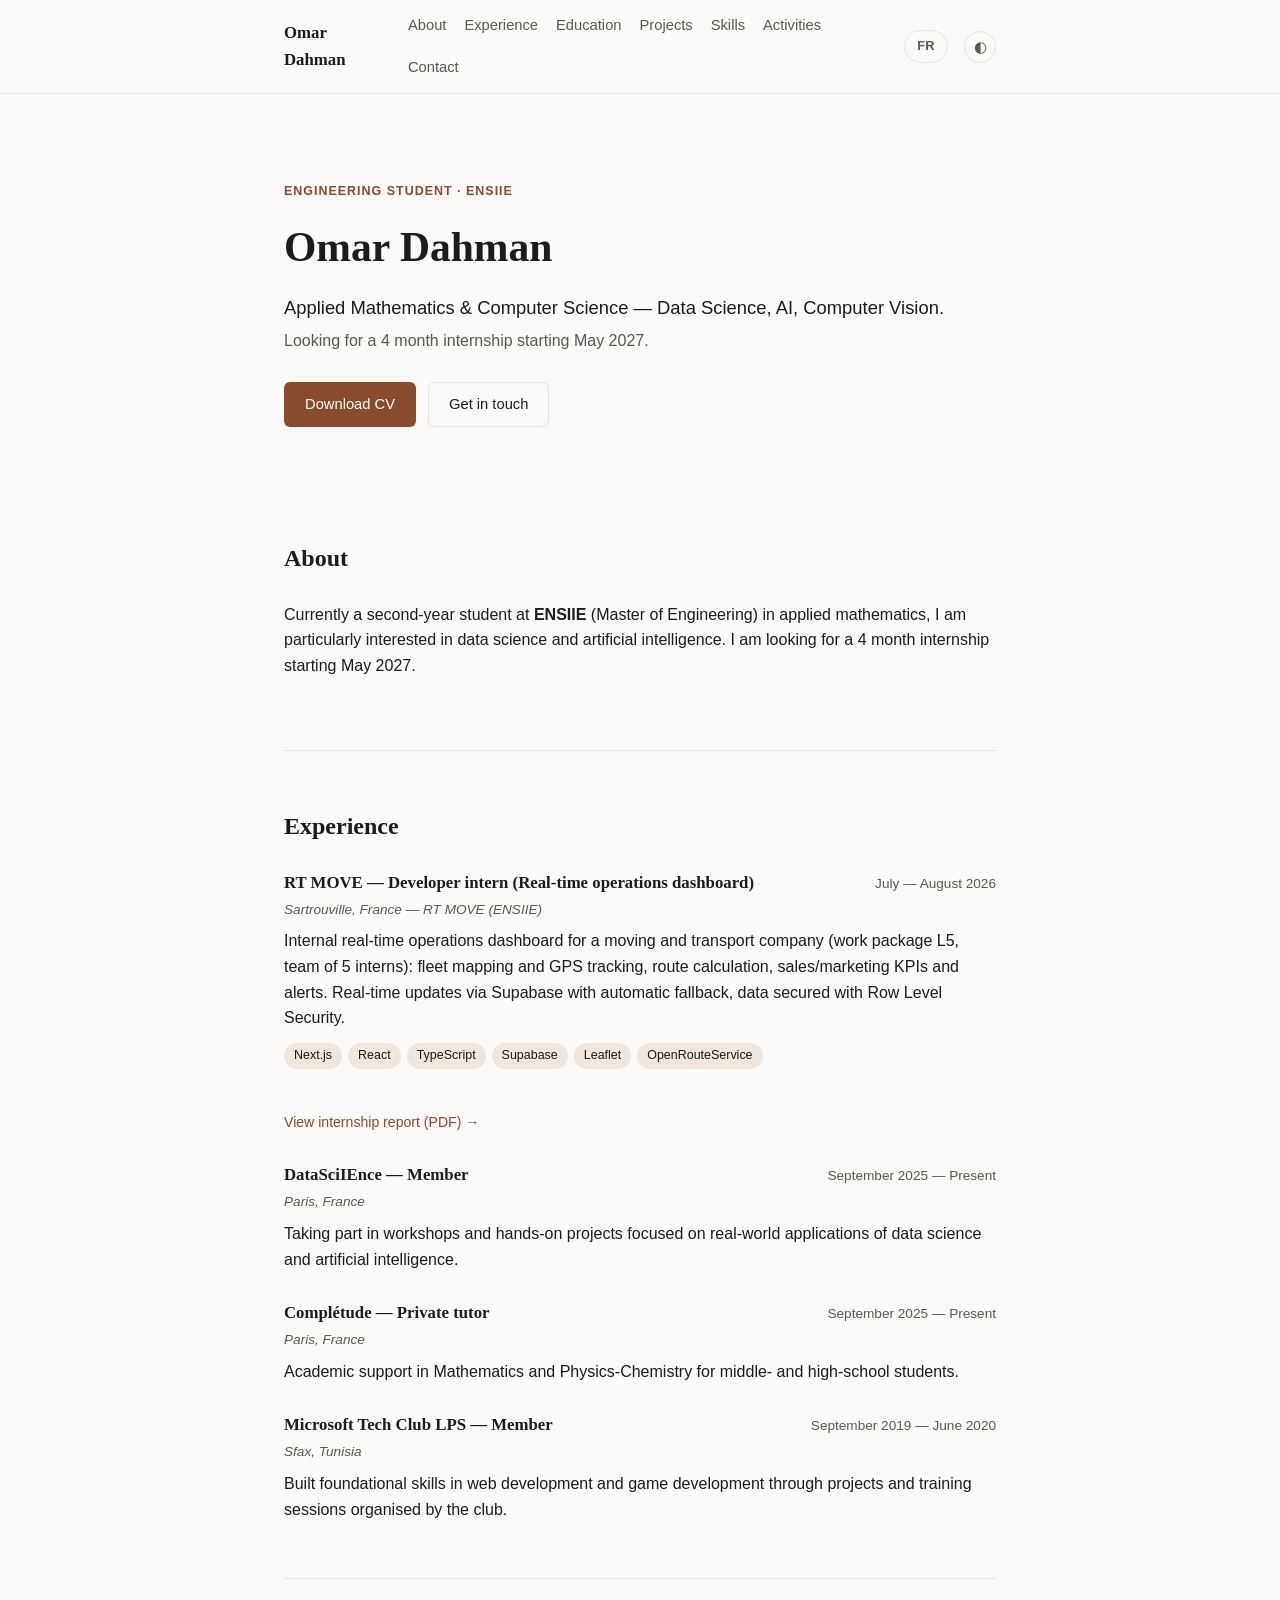
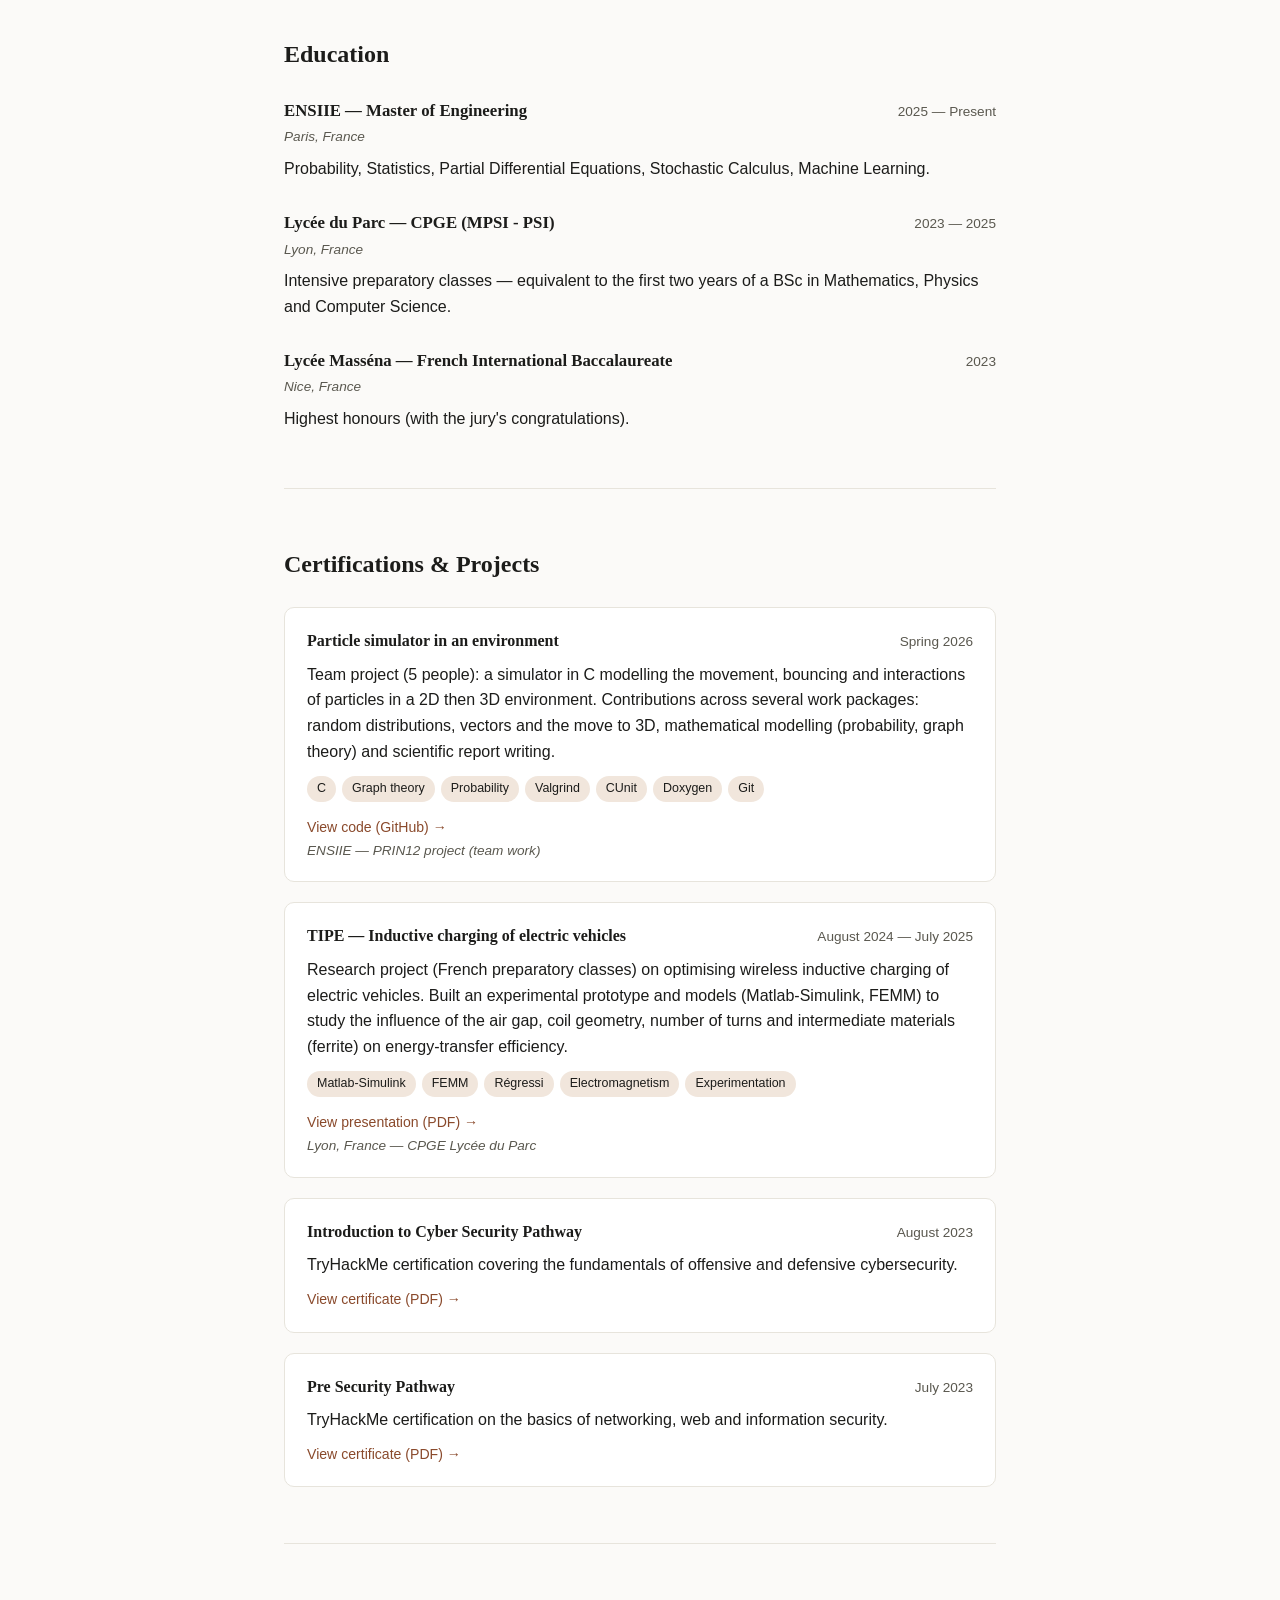
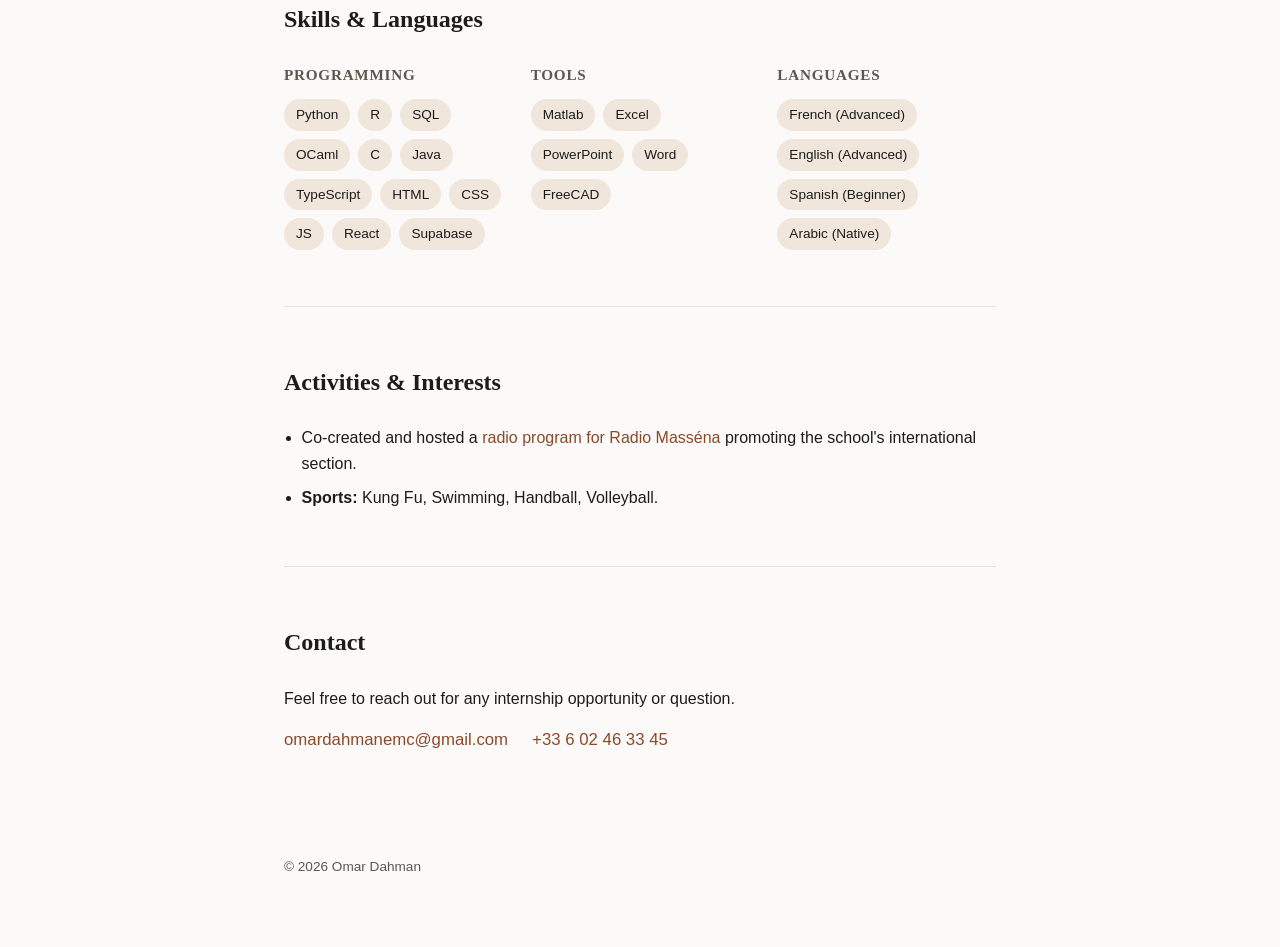
==== index-en.html @ c8a42775 "Mettre à jour les fichiers .html" ====
<!doctype html>
<html lang="en">
<head>
<meta charset="UTF-8">
<meta name="viewport" content="width=device-width, initial-scale=1.0">
<title>Omar Dahman — Portfolio</title>
<meta name="description" content="Omar Dahman — Engineering student at ENSIIE, Data Science &amp; AI. Portfolio and CV.">
<link rel="icon" href="data:,">
<link rel="stylesheet" href="styles.css?v=3">
</head>
<body>

<header class="nav">
  <div class="nav-inner">
    <a href="#top" class="nav-name">Omar Dahman</a>
    <nav class="nav-links">
      <a href="#about">About</a>
      <a href="#experience">Experience</a>
      <a href="#education">Education</a>
      <a href="#projects">Projects</a>
      <a href="#skills">Skills</a>
      <a href="#activities">Activities</a>
      <a href="#contact">Contact</a>
    </nav>
    <a href="index.html" class="lang-switch" aria-label="Voir la version française">FR</a>
    <button class="theme-toggle" id="themeToggle" aria-label="Toggle theme">◐</button>
  </div>
</header>

<main id="top">

  <section class="hero">
    <p class="hero-eyebrow">Engineering student · ENSIIE</p>
    <h1>Omar Dahman</h1>
    <p class="hero-tagline">Applied Mathematics &amp; Computer Science — Data Science, AI, Computer Vision.</p>
    <p class="hero-sub">Looking for a 4 month internship starting May 2027.</p>
    <div class="hero-actions">
      <a href="assets/CV_Omar_DAHMAN_EN.pdf?v=2" class="btn btn-primary" download>Download CV</a>
      <a href="#contact" class="btn btn-ghost">Get in touch</a>
    </div>
  </section>

  <section id="about" class="section">
    <h2>About</h2>
    <p>
      Currently a second-year student at <strong>ENSIIE</strong> (Master of Engineering) in applied mathematics, I am
      particularly interested in data science and artificial intelligence. I am looking for a 4 month internship starting May 2027.
    </p>
  </section>

  <section id="experience" class="section">
    <h2>Experience</h2>
    <ul class="timeline">
      <li>
        <div class="timeline-head">
          <h3>RT MOVE — Developer intern (Real-time operations dashboard)</h3>
          <span class="timeline-date">July — August 2026</span>
        </div>
        <p class="timeline-loc">Sartrouville, France — RT MOVE (ENSIIE)</p>
        <p>Internal real-time operations dashboard for a moving and transport company (work package L5, team of 5 interns): fleet mapping and GPS tracking, route calculation, sales/marketing KPIs and alerts. Real-time updates via Supabase with automatic fallback, data secured with Row Level Security.</p>
        <ul class="card-tech">
          <li>Next.js</li><li>React</li><li>TypeScript</li><li>Supabase</li><li>Leaflet</li><li>OpenRouteService</li>
        </ul>
        <a class="card-link" href="assets/Rapport_stage_RT_MOVE_Omar_DAHMAN_EN.pdf?v=2" target="_blank" rel="noopener">View internship report (PDF) →</a>
      </li>
      <li>
        <div class="timeline-head">
          <h3>DataSciIEnce — Member</h3>
          <span class="timeline-date">September 2025 — Present</span>
        </div>
        <p class="timeline-loc">Paris, France</p>
        <p>Taking part in workshops and hands-on projects focused on real-world applications of data science and artificial intelligence.</p>
      </li>
      <li>
        <div class="timeline-head">
          <h3>Complétude — Private tutor</h3>
          <span class="timeline-date">September 2025 — Present</span>
        </div>
        <p class="timeline-loc">Paris, France</p>
        <p>Academic support in Mathematics and Physics-Chemistry for middle- and high-school students.</p>
      </li>
      <li>
        <div class="timeline-head">
          <h3>Microsoft Tech Club LPS — Member</h3>
          <span class="timeline-date">September 2019 — June 2020</span>
        </div>
        <p class="timeline-loc">Sfax, Tunisia</p>
        <p>Built foundational skills in web development and game development through projects and training sessions organised by the club.</p>
      </li>
    </ul>
  </section>

  <section id="education" class="section">
    <h2>Education</h2>
    <ul class="timeline">
      <li>
        <div class="timeline-head">
          <h3>ENSIIE — Master of Engineering</h3>
          <span class="timeline-date">2025 — Present</span>
        </div>
        <p class="timeline-loc">Paris, France</p>
        <p>Probability, Statistics, Partial Differential Equations, Stochastic Calculus, Machine Learning.</p>
      </li>
      <li>
        <div class="timeline-head">
          <h3>Lycée du Parc — CPGE (MPSI - PSI)</h3>
          <span class="timeline-date">2023 — 2025</span>
        </div>
        <p class="timeline-loc">Lyon, France</p>
        <p>Intensive preparatory classes — equivalent to the first two years of a BSc in Mathematics, Physics and Computer Science.</p>
      </li>
      <li>
        <div class="timeline-head">
          <h3>Lycée Masséna — French International Baccalaureate</h3>
          <span class="timeline-date">2023</span>
        </div>
        <p class="timeline-loc">Nice, France</p>
        <p>Highest honours (with the jury's congratulations).</p>
      </li>
    </ul>
  </section>

  <section id="projects" class="section">
    <h2>Certifications &amp; Projects</h2>
    <div class="cards">
      <article class="card">
        <div class="card-head">
          <h3>Particle simulator in an environment</h3>
          <span class="timeline-date">Spring 2026</span>
        </div>
        <p>Team project (5 people): a simulator in C modelling the movement, bouncing and interactions of particles in a 2D then 3D environment. Contributions across several work packages: random distributions, vectors and the move to 3D, mathematical modelling (probability, graph theory) and scientific report writing.</p>
        <ul class="card-tech">
          <li>C</li><li>Graph theory</li><li>Probability</li><li>Valgrind</li><li>CUnit</li><li>Doxygen</li><li>Git</li>
        </ul>
        <a class="card-link" href="https://github.com/omar-dahman/simulateur-particules" target="_blank" rel="noopener">View code (GitHub) →</a>
        <p class="card-loc">ENSIIE — PRIN12 project (team work)</p>
      </article>
      <article class="card">
        <div class="card-head">
          <h3>TIPE — Inductive charging of electric vehicles</h3>
          <span class="timeline-date">August 2024 — July 2025</span>
        </div>
        <p>Research project (French preparatory classes) on optimising wireless inductive charging of electric vehicles. Built an experimental prototype and models (Matlab-Simulink, FEMM) to study the influence of the air gap, coil geometry, number of turns and intermediate materials (ferrite) on energy-transfer efficiency.</p>
        <ul class="card-tech">
          <li>Matlab-Simulink</li><li>FEMM</li><li>Régressi</li><li>Electromagnetism</li><li>Experimentation</li>
        </ul>
        <a class="card-link" href="assets/Presentation_TIPE_Omar_DAHMAN.pdf" target="_blank" rel="noopener">View presentation (PDF) →</a>
        <p class="card-loc">Lyon, France — CPGE Lycée du Parc</p>
      </article>
      <article class="card">
        <div class="card-head">
          <h3>Introduction to Cyber Security Pathway</h3>
          <span class="timeline-date">August 2023</span>
        </div>
        <p>TryHackMe certification covering the fundamentals of offensive and defensive cybersecurity.</p>
        <a class="card-link" href="https://tryhackme-certificates.s3-eu-west-1.amazonaws.com/THM-2MF6ZAAWXB.pdf" target="_blank" rel="noopener">View certificate (PDF) →</a>
      </article>
      <article class="card">
        <div class="card-head">
          <h3>Pre Security Pathway</h3>
          <span class="timeline-date">July 2023</span>
        </div>
        <p>TryHackMe certification on the basics of networking, web and information security.</p>
        <a class="card-link" href="https://tryhackme-certificates.s3-eu-west-1.amazonaws.com/THM-TCPQTWSSPC.pdf" target="_blank" rel="noopener">View certificate (PDF) →</a>
      </article>
    </div>
  </section>

  <section id="skills" class="section">
    <h2>Skills &amp; Languages</h2>
    <div class="skills-grid">
      <div class="skill-group">
        <h3>Programming</h3>
        <ul class="tags">
          <li>Python</li><li>R</li><li>SQL</li><li>OCaml</li><li>C</li><li>Java</li><li>TypeScript</li><li>HTML</li><li>CSS</li><li>JS</li><li>React</li><li>Supabase</li>
        </ul>
      </div>
      <div class="skill-group">
        <h3>Tools</h3>
        <ul class="tags">
          <li>Matlab</li><li>Excel</li><li>PowerPoint</li><li>Word</li><li>FreeCAD</li>
        </ul>
      </div>
      <div class="skill-group">
        <h3>Languages</h3>
        <ul class="tags">
          <li>French (Advanced)</li><li>English (Advanced)</li><li>Spanish (Beginner)</li><li>Arabic (Native)</li>
        </ul>
      </div>
    </div>
  </section>

  <section id="activities" class="section">
    <h2>Activities &amp; Interests</h2>
    <ul class="activities-list">
      <li>Co-created and hosted a <a href="https://www.lycee-massena.fr/vie-de-letablissement/#vie_webradio" target="_blank" rel="noopener">radio program for Radio Masséna</a> promoting the school's international section.</li>
      <li><strong>Sports:</strong> Kung Fu, Swimming, Handball, Volleyball.</li>
    </ul>
  </section>

  <section id="contact" class="section">
    <h2>Contact</h2>
    <p>Feel free to reach out for any internship opportunity or question.</p>
    <div class="contact-links">
      <a href="mailto:omardahmanemc@gmail.com">omardahmanemc@gmail.com</a>
      <a href="tel:+33602463345">+33 6 02 46 33 45</a>
    </div>
  </section>

</main>

<footer class="footer">
  <p>© <span id="year"></span> Omar Dahman</p>
</footer>

<script src="script.js"></script>
</body>
</html>
---- styles.css ----
:root {
  --bg: #fbfaf8;
  --surface: #ffffff;
  --text: #1c1c1a;
  --text-muted: #5a584f;
  --border: #e7e4dc;
  --accent: #8a4a2c;
  --accent-soft: #f1e6dc;
  --max-width: 760px;
  --font-serif: 'Iowan Old Style', 'Palatino Linotype', Palatino, Georgia, serif;
  --font-sans: -apple-system, BlinkMacSystemFont, 'Segoe UI', Helvetica, Arial, sans-serif;
}

:root[data-theme="dark"] {
  --bg: #161513;
  --surface: #1e1c19;
  --text: #ede9e1;
  --text-muted: #a8a396;
  --border: #322f29;
  --accent: #d99a6c;
  --accent-soft: #2b2420;
}

@media (prefers-color-scheme: dark) {
  :root:not([data-theme="light"]) {
    --bg: #161513;
    --surface: #1e1c19;
    --text: #ede9e1;
    --text-muted: #a8a396;
    --border: #322f29;
    --accent: #d99a6c;
    --accent-soft: #2b2420;
  }
}

* { box-sizing: border-box; }

html { scroll-behavior: smooth; }

body {
  margin: 0;
  background: var(--bg);
  color: var(--text);
  font-family: var(--font-sans);
  line-height: 1.6;
  -webkit-font-smoothing: antialiased;
}

h1, h2, h3 {
  font-family: var(--font-serif);
  font-weight: 600;
  color: var(--text);
  margin: 0;
}

a { color: var(--accent); text-decoration: none; }
a:hover { text-decoration: underline; }

/* Nav */
.nav {
  position: sticky;
  top: 0;
  z-index: 10;
  background: color-mix(in srgb, var(--bg) 88%, transparent);
  backdrop-filter: blur(8px);
  border-bottom: 1px solid var(--border);
}

.nav-inner {
  max-width: var(--max-width);
  margin: 0 auto;
  padding: 14px 24px;
  display: flex;
  align-items: center;
  justify-content: space-between;
  gap: 16px;
}

.nav-name {
  font-family: var(--font-serif);
  font-weight: 600;
  font-size: 1.05rem;
  color: var(--text);
}
.nav-name:hover { text-decoration: none; color: var(--accent); }

.nav-links {
  display: flex;
  gap: 18px;
  flex-wrap: wrap;
}

.nav-links a {
  color: var(--text-muted);
  font-size: 0.92rem;
}
.nav-links a:hover { color: var(--accent); text-decoration: none; }

.theme-toggle {
  background: none;
  border: 1px solid var(--border);
  border-radius: 999px;
  width: 32px;
  height: 32px;
  color: var(--text-muted);
  cursor: pointer;
  font-size: 0.95rem;
  line-height: 1;
  flex-shrink: 0;
}
.theme-toggle:hover { color: var(--accent); border-color: var(--accent); }

.lang-switch {
  border: 1px solid var(--border);
  border-radius: 999px;
  padding: 5px 12px;
  color: var(--text-muted);
  font-size: 0.8rem;
  font-weight: 600;
  letter-spacing: 0.03em;
  flex-shrink: 0;
}
.lang-switch:hover { color: var(--accent); border-color: var(--accent); text-decoration: none; }

/* Layout */
main { max-width: var(--max-width); margin: 0 auto; padding: 0 24px; }

.section {
  padding: 56px 0;
  border-bottom: 1px solid var(--border);
}
.section:last-of-type { border-bottom: none; }

.section h2 {
  font-size: 1.5rem;
  margin-bottom: 24px;
}

/* Hero */
.hero {
  padding: 88px 0 56px;
}

.hero-eyebrow {
  color: var(--accent);
  text-transform: uppercase;
  letter-spacing: 0.08em;
  font-size: 0.78rem;
  font-weight: 600;
  margin: 0 0 12px;
}

.hero h1 {
  font-size: 2.6rem;
  margin-bottom: 12px;
}

.hero-tagline {
  font-size: 1.15rem;
  color: var(--text);
  margin: 0 0 6px;
}

.hero-sub {
  color: var(--text-muted);
  margin: 0 0 28px;
}

.hero-actions { display: flex; gap: 12px; flex-wrap: wrap; }

.btn {
  display: inline-block;
  padding: 10px 20px;
  border-radius: 6px;
  font-size: 0.92rem;
  font-weight: 500;
  border: 1px solid transparent;
}
.btn:hover { text-decoration: none; }

.btn-primary {
  background: var(--accent);
  color: #fff;
}
.btn-primary:hover { opacity: 0.9; }

.btn-ghost {
  border-color: var(--border);
  color: var(--text);
}
.btn-ghost:hover { border-color: var(--accent); color: var(--accent); }

/* Timeline / experience & education */
.timeline { list-style: none; margin: 0; padding: 0; }
.timeline li { margin-bottom: 28px; }
.timeline li:last-child { margin-bottom: 0; }

.timeline-head {
  display: flex;
  justify-content: space-between;
  align-items: baseline;
  gap: 12px;
  flex-wrap: wrap;
}

.timeline-head h3 { font-size: 1.05rem; }

.timeline-date {
  color: var(--text-muted);
  font-size: 0.85rem;
  white-space: nowrap;
}

.timeline-loc {
  color: var(--text-muted);
  font-size: 0.85rem;
  font-style: italic;
  margin: 2px 0 8px;
}

.timeline p:not(.timeline-loc) { margin: 6px 0 0; color: var(--text); }

/* Cards (projects) */
.cards { display: flex; flex-direction: column; gap: 20px; }

.card {
  background: var(--surface);
  border: 1px solid var(--border);
  border-radius: 10px;
  padding: 20px 22px;
}

.card-head {
  display: flex;
  justify-content: space-between;
  align-items: baseline;
  gap: 12px;
  flex-wrap: wrap;
  margin-bottom: 8px;
}

.card-head h3 { font-size: 1rem; }

.card p { margin: 0 0 6px; }
.card-loc { color: var(--text-muted); font-size: 0.85rem; font-style: italic; margin: 0 !important; }

.card-tech { list-style: none; margin: 12px 0 10px; padding: 0; display: flex; flex-wrap: wrap; align-items: flex-start; align-content: flex-start; gap: 6px; }
.card-tech li {
  background: var(--accent-soft);
  color: var(--text);
  border-radius: 999px;
  padding: 3px 10px;
  font-size: 0.78rem;
}

.card-link { font-size: 0.88rem; font-weight: 500; display: inline-block; margin-top: 4px; }

/* Skills */
.skills-grid {
  display: grid;
  grid-template-columns: repeat(auto-fit, minmax(180px, 1fr));
  gap: 28px;
}

.skill-group h3 {
  font-size: 0.95rem;
  color: var(--text-muted);
  text-transform: uppercase;
  letter-spacing: 0.05em;
  margin-bottom: 12px;
}

.tags { list-style: none; margin: 0; padding: 0; display: flex; flex-wrap: wrap; gap: 8px; }

.tags li {
  background: var(--accent-soft);
  color: var(--text);
  border-radius: 999px;
  padding: 5px 12px;
  font-size: 0.85rem;
}

/* Activities */
.activities-list { margin: 0; padding-left: 1.1em; }
.activities-list li { margin-bottom: 8px; color: var(--text); }
.activities-list li:last-child { margin-bottom: 0; }

/* Contact */
.contact-links {
  display: flex;
  gap: 24px;
  flex-wrap: wrap;
  margin-top: 8px;
  font-size: 1.05rem;
}

/* Footer */
.footer {
  max-width: var(--max-width);
  margin: 0 auto;
  padding: 32px 24px 56px;
  color: var(--text-muted);
  font-size: 0.85rem;
}

@media (max-width: 640px) {
  .nav-links { display: none; }
  .hero { padding: 56px 0 40px; }
  .hero h1 { font-size: 2rem; }
}
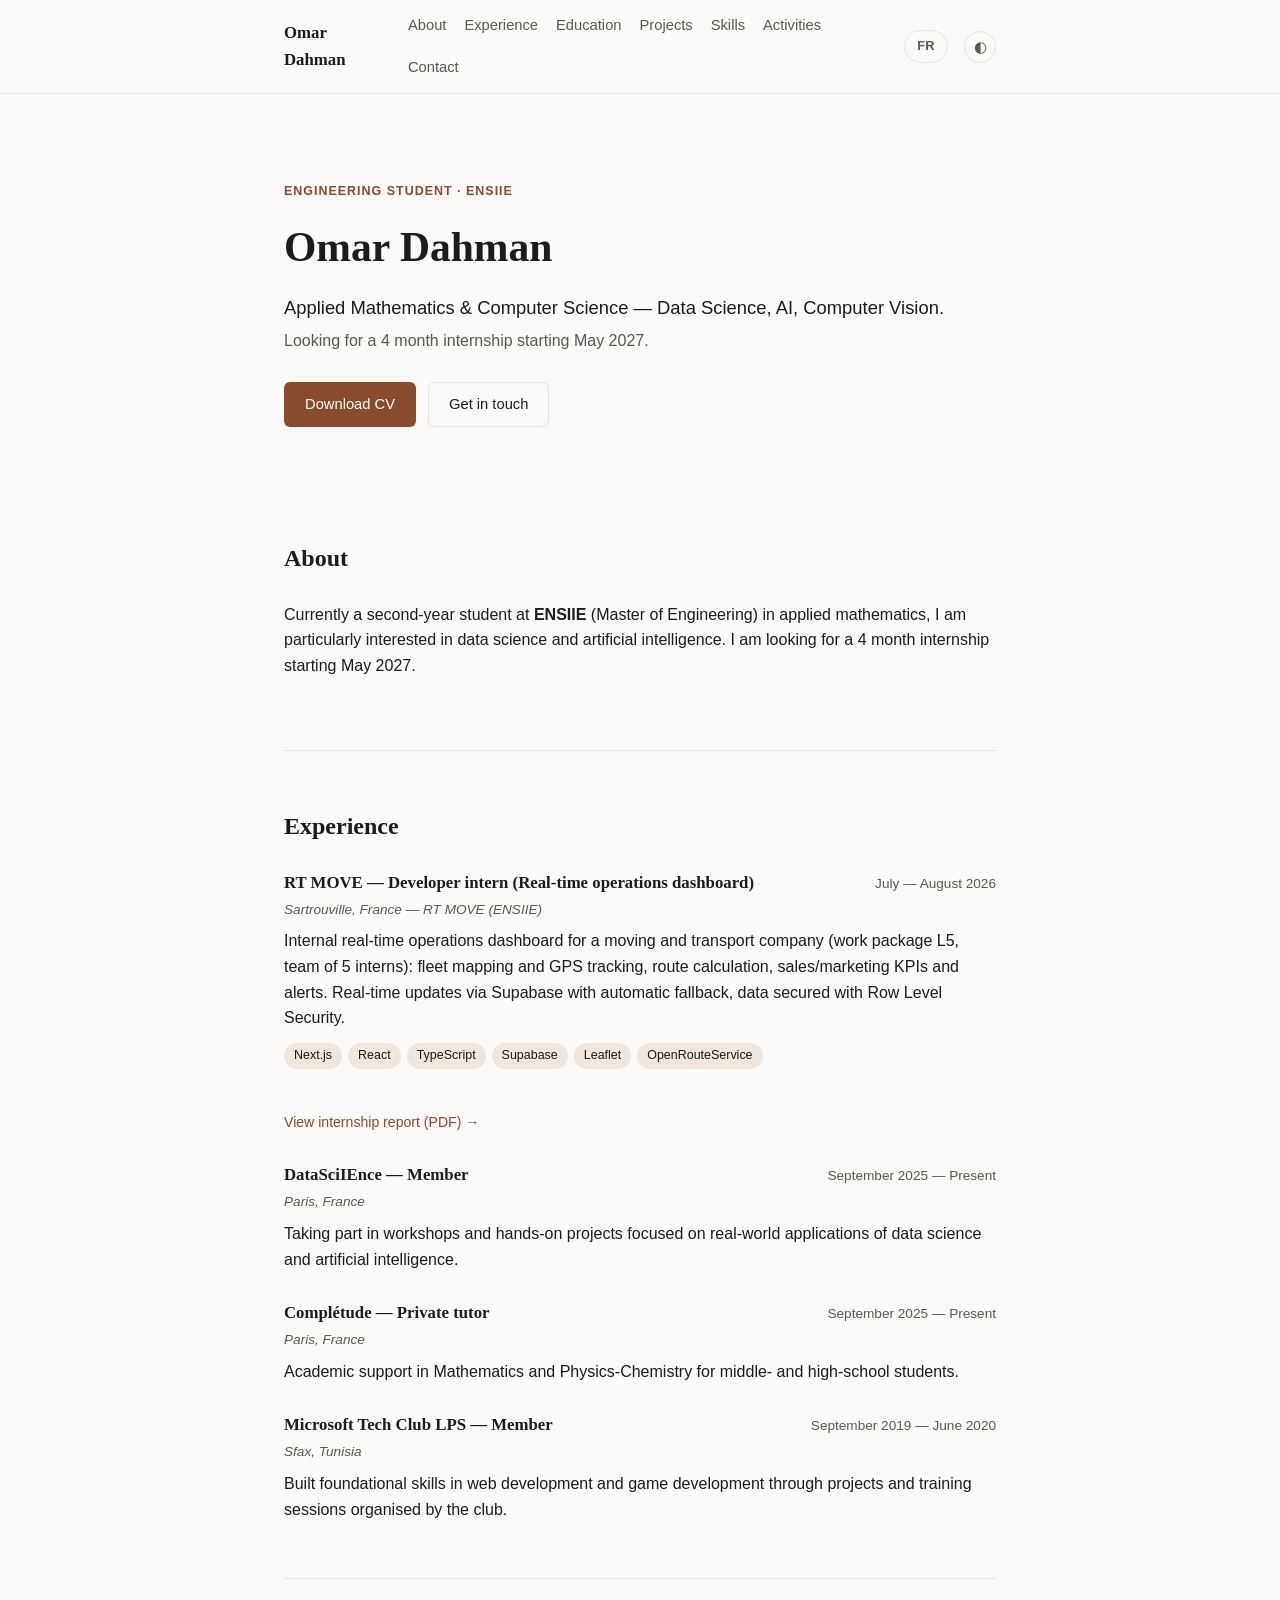
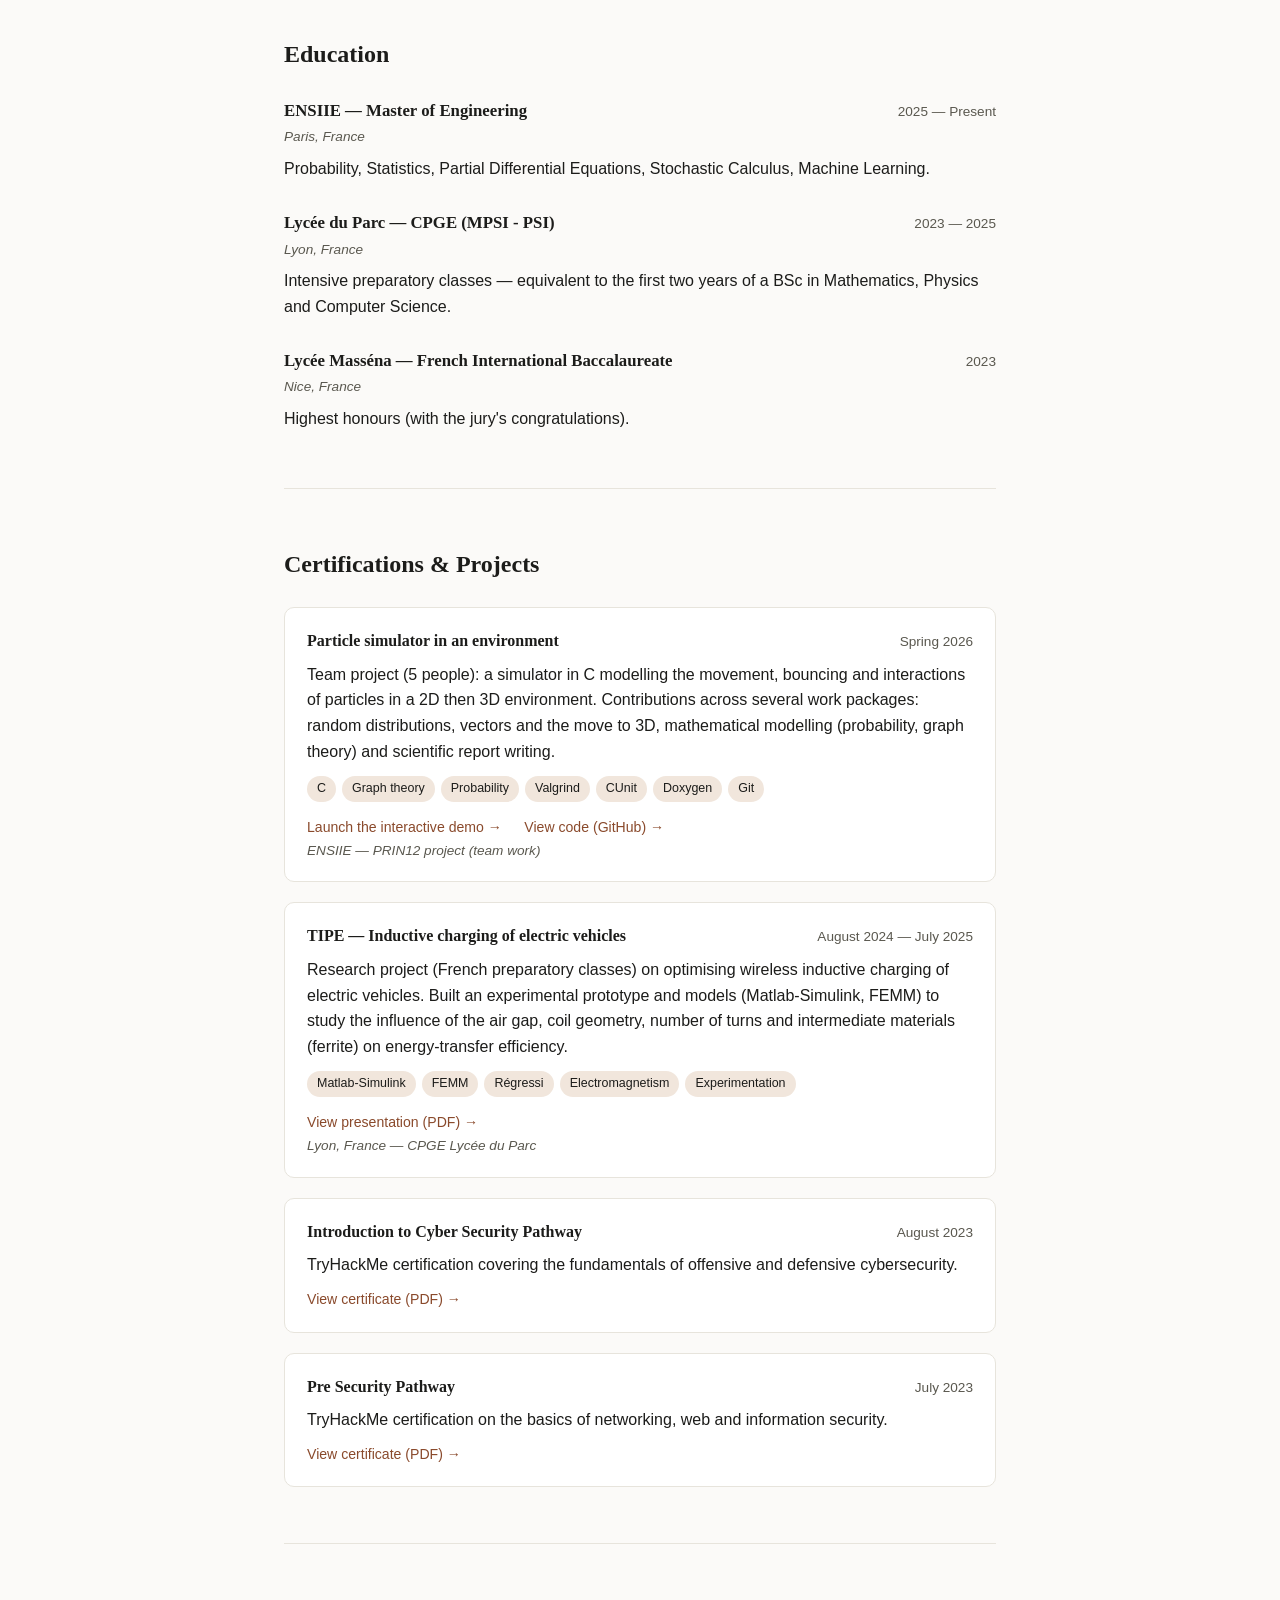
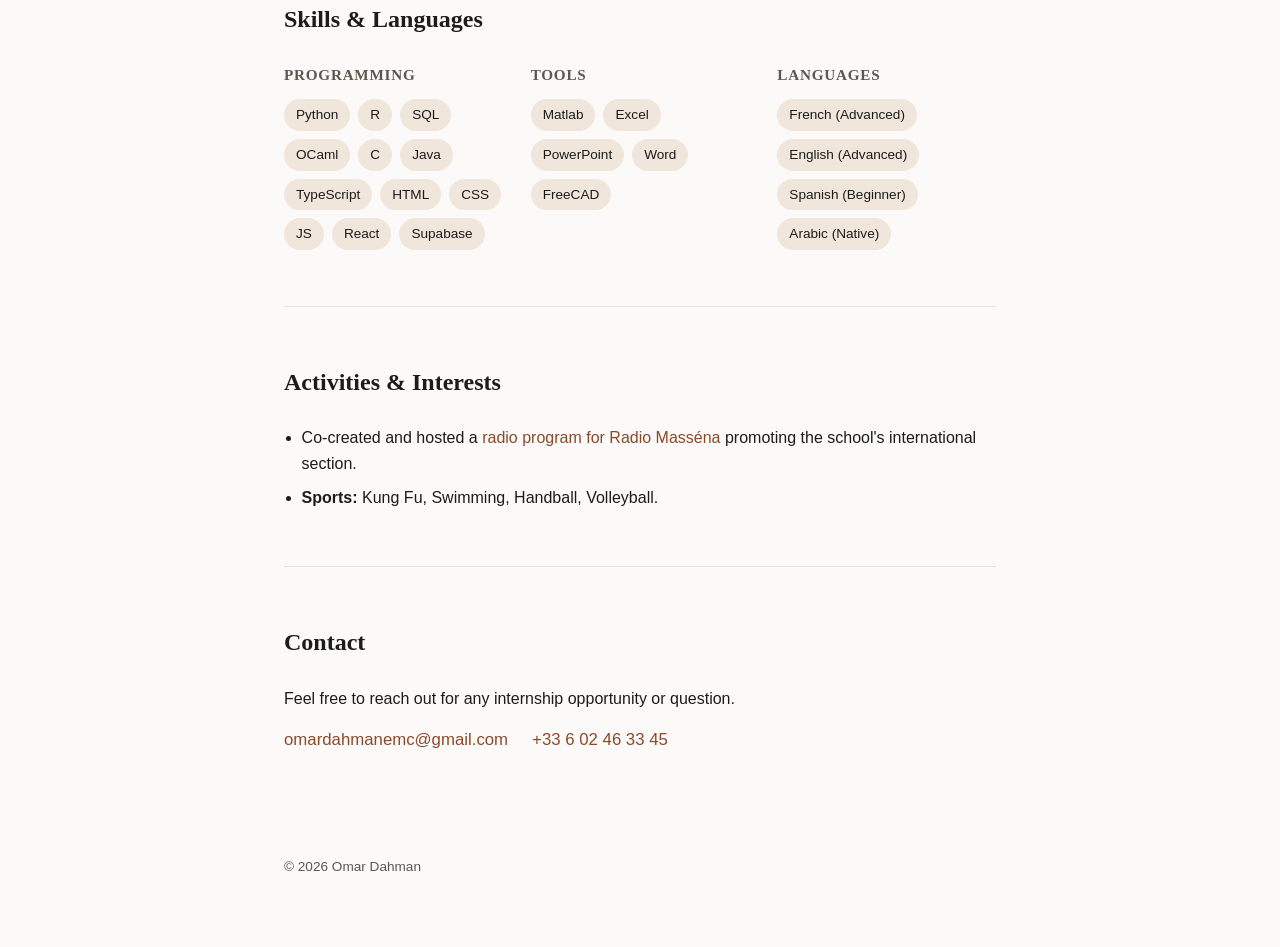
==== commit 65d82cfa: "Ajoute une démo interactive du simulateur de particules (WebAssembly) Le code C du projet (branche l" ====
--- a/index-en.html
+++ b/index-en.html
@@ -132,6 +132,7 @@
         <ul class="card-tech">
           <li>C</li><li>Graph theory</li><li>Probability</li><li>Valgrind</li><li>CUnit</li><li>Doxygen</li><li>Git</li>
         </ul>
+        <a class="card-link" href="demos/simulateur/?lang=en">Launch the interactive demo →</a>
         <a class="card-link" href="https://github.com/omar-dahman/simulateur-particules" target="_blank" rel="noopener">View code (GitHub) →</a>
         <p class="card-loc">ENSIIE — PRIN12 project (team work)</p>
       </article>
--- a/styles.css
+++ b/styles.css
@@ -254,6 +254,7 @@
 }
 
 .card-link { font-size: 0.88rem; font-weight: 500; display: inline-block; margin-top: 4px; }
+.card-link + .card-link { margin-left: 18px; }
 
 /* Skills */
 .skills-grid {
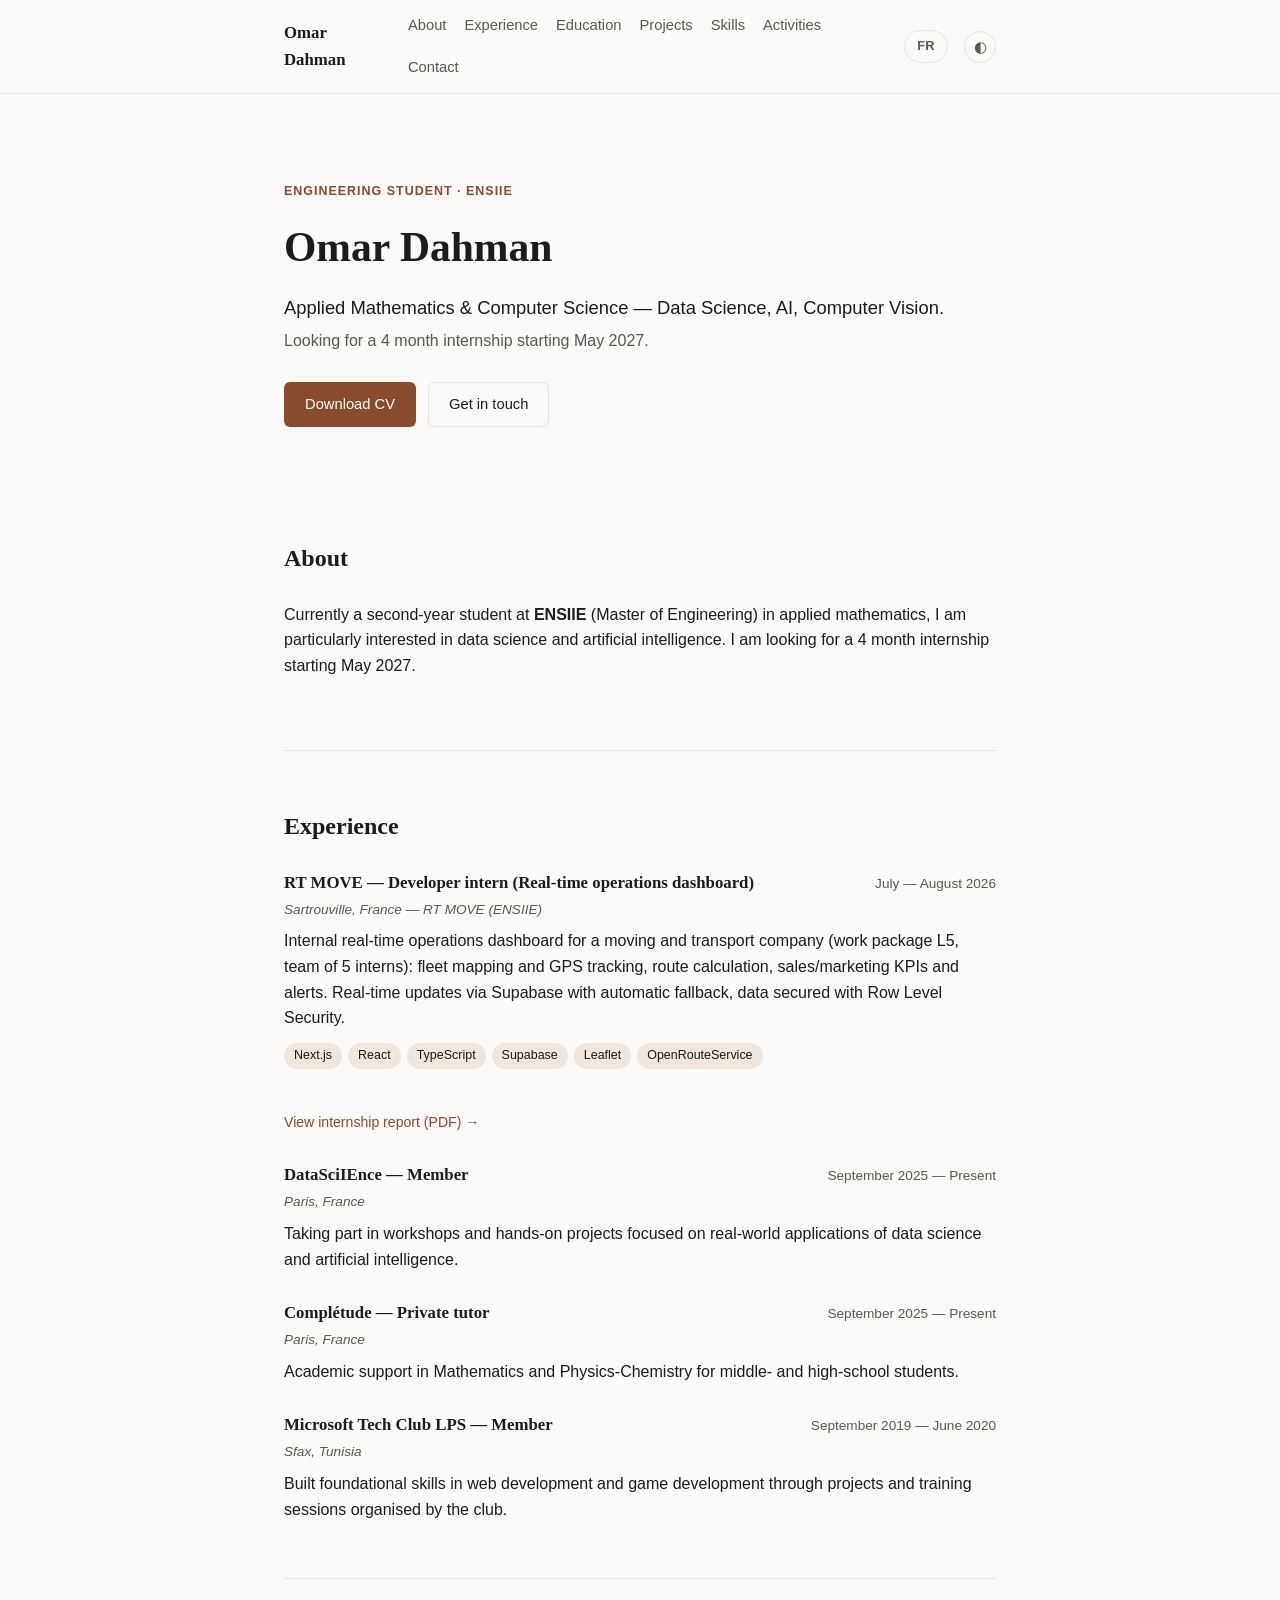
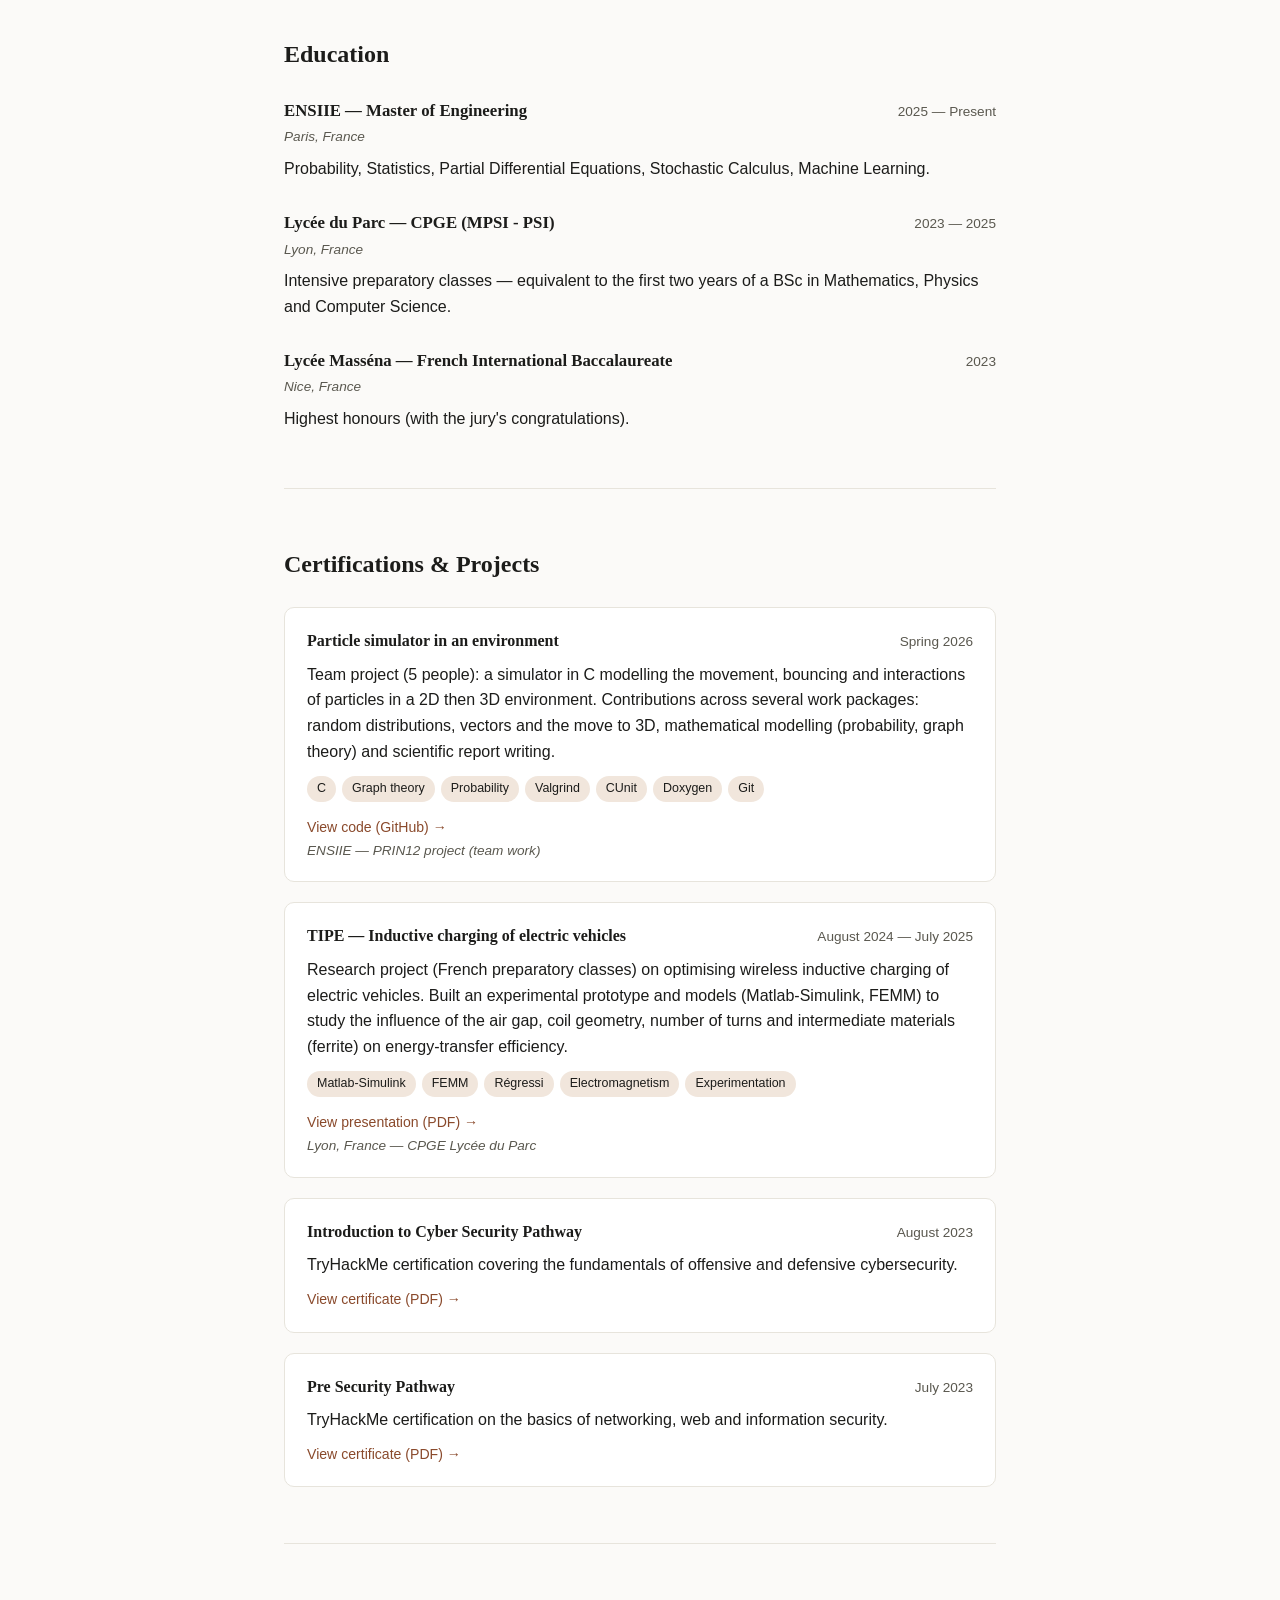
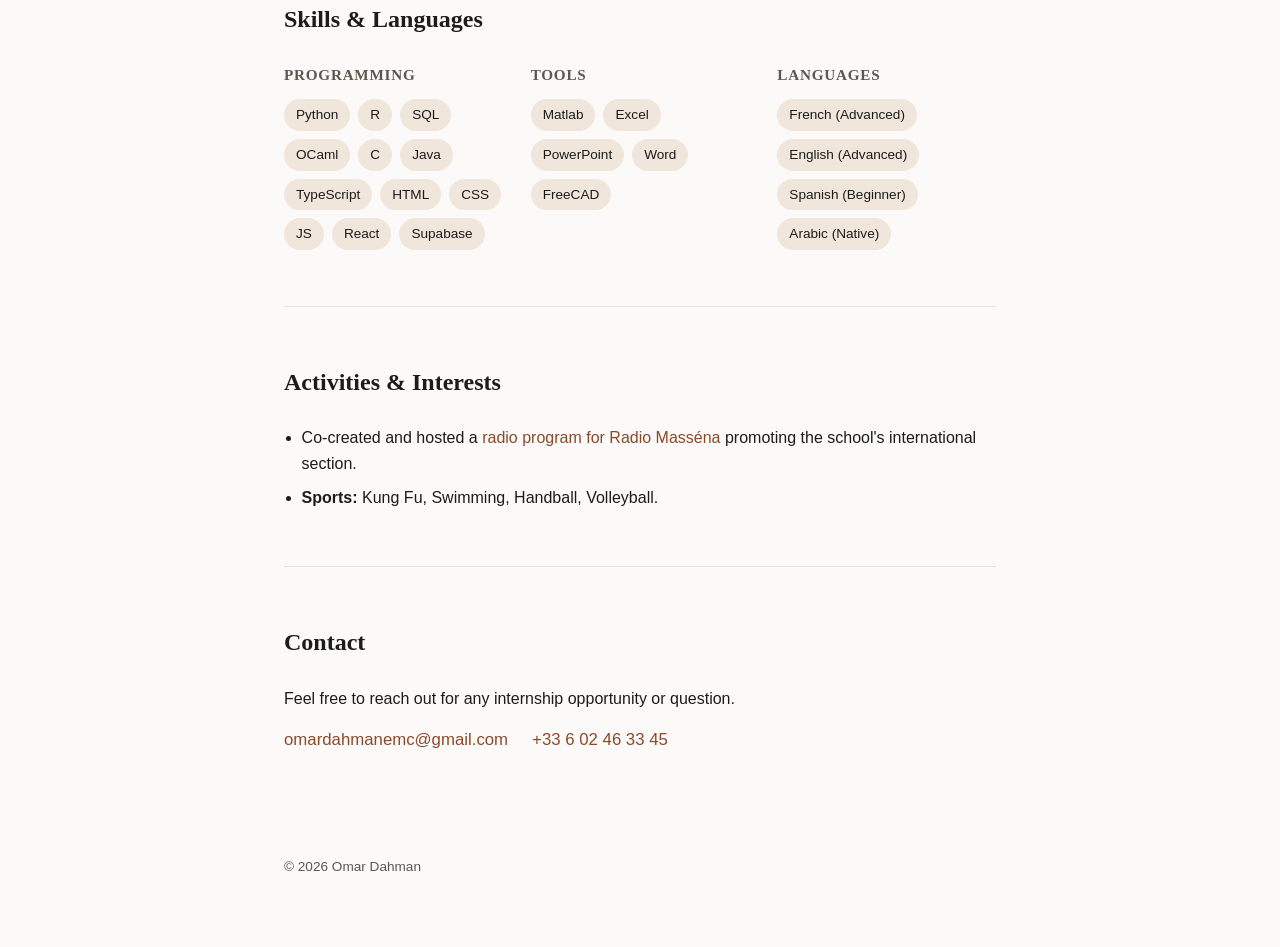
==== commit 10e790a4: "Retire temporairement la démo du simulateur de particules La démo est conservée sur la branche local" ====
--- a/index-en.html
+++ b/index-en.html
@@ -132,7 +132,6 @@
         <ul class="card-tech">
           <li>C</li><li>Graph theory</li><li>Probability</li><li>Valgrind</li><li>CUnit</li><li>Doxygen</li><li>Git</li>
         </ul>
-        <a class="card-link" href="demos/simulateur/?lang=en">Launch the interactive demo →</a>
         <a class="card-link" href="https://github.com/omar-dahman/simulateur-particules" target="_blank" rel="noopener">View code (GitHub) →</a>
         <p class="card-loc">ENSIIE — PRIN12 project (team work)</p>
       </article>
--- a/styles.css
+++ b/styles.css
@@ -254,7 +254,6 @@
 }
 
 .card-link { font-size: 0.88rem; font-weight: 500; display: inline-block; margin-top: 4px; }
-.card-link + .card-link { margin-left: 18px; }
 
 /* Skills */
 .skills-grid {
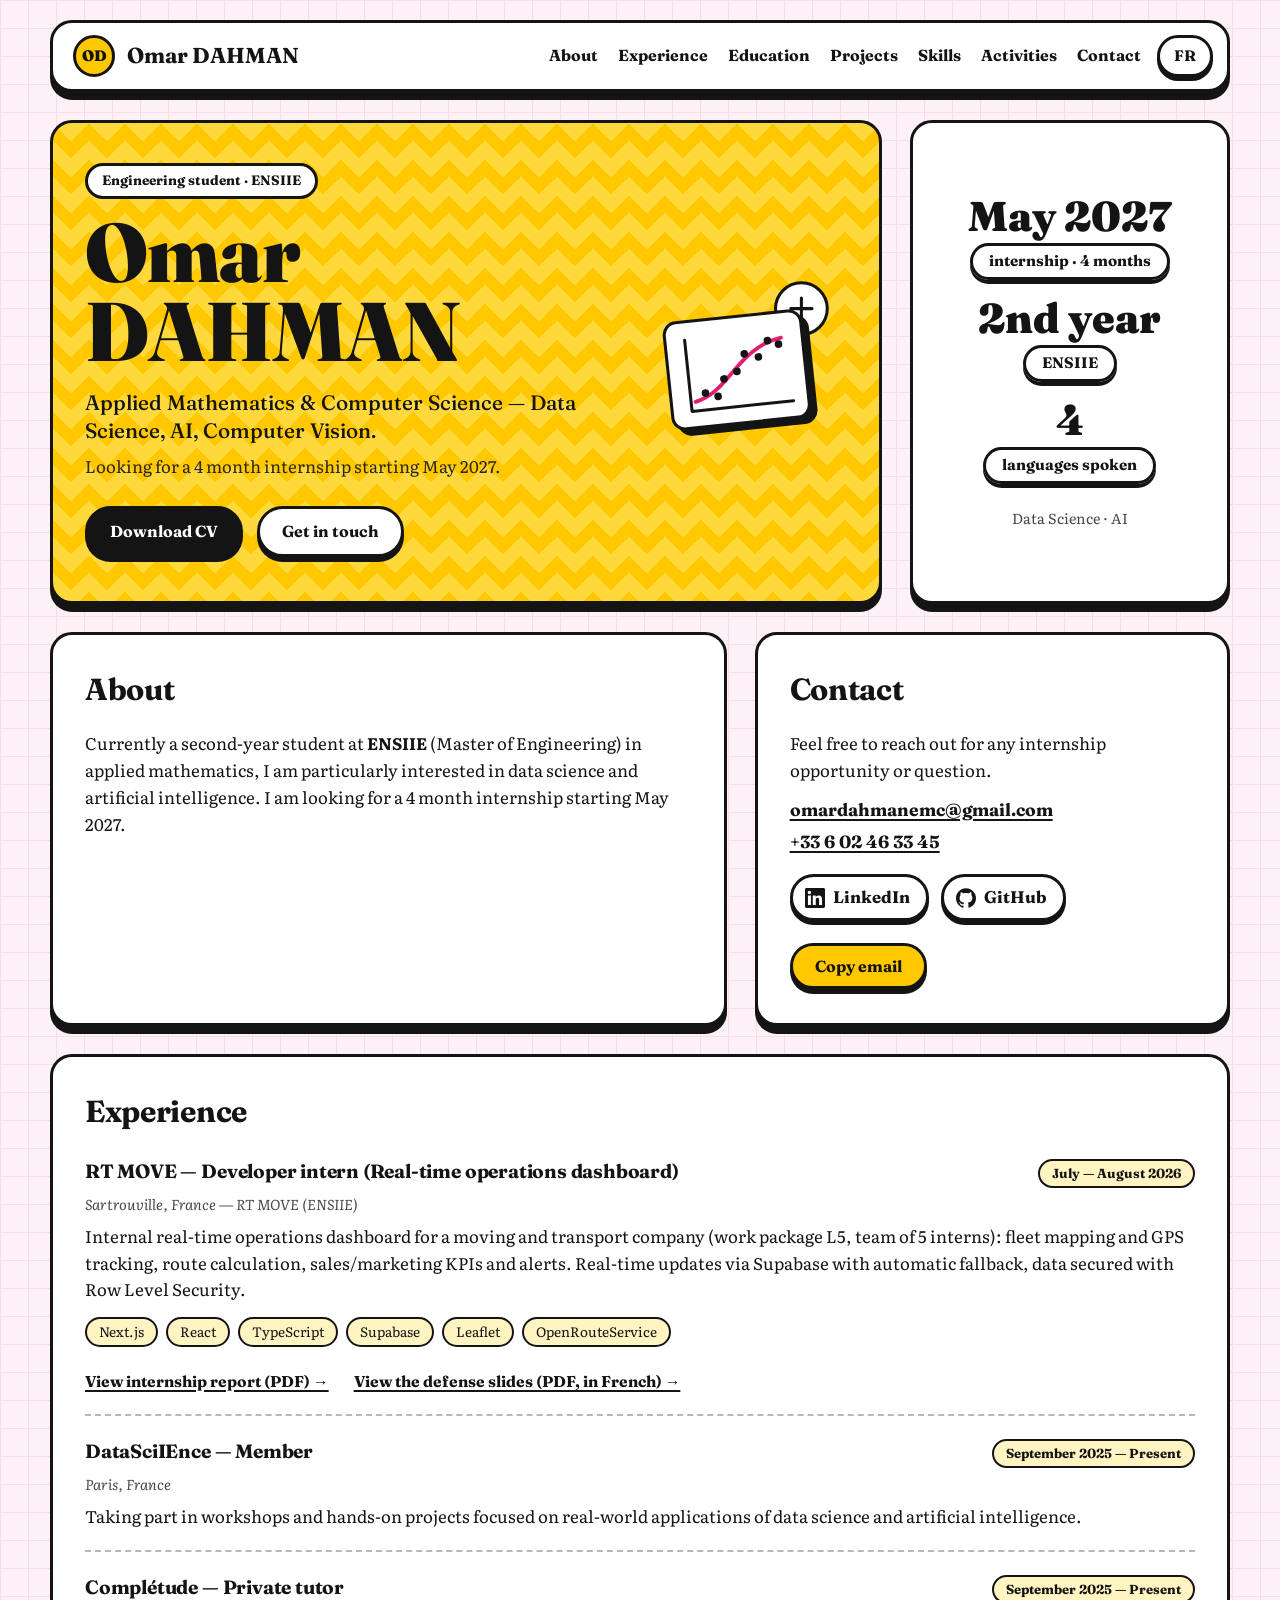
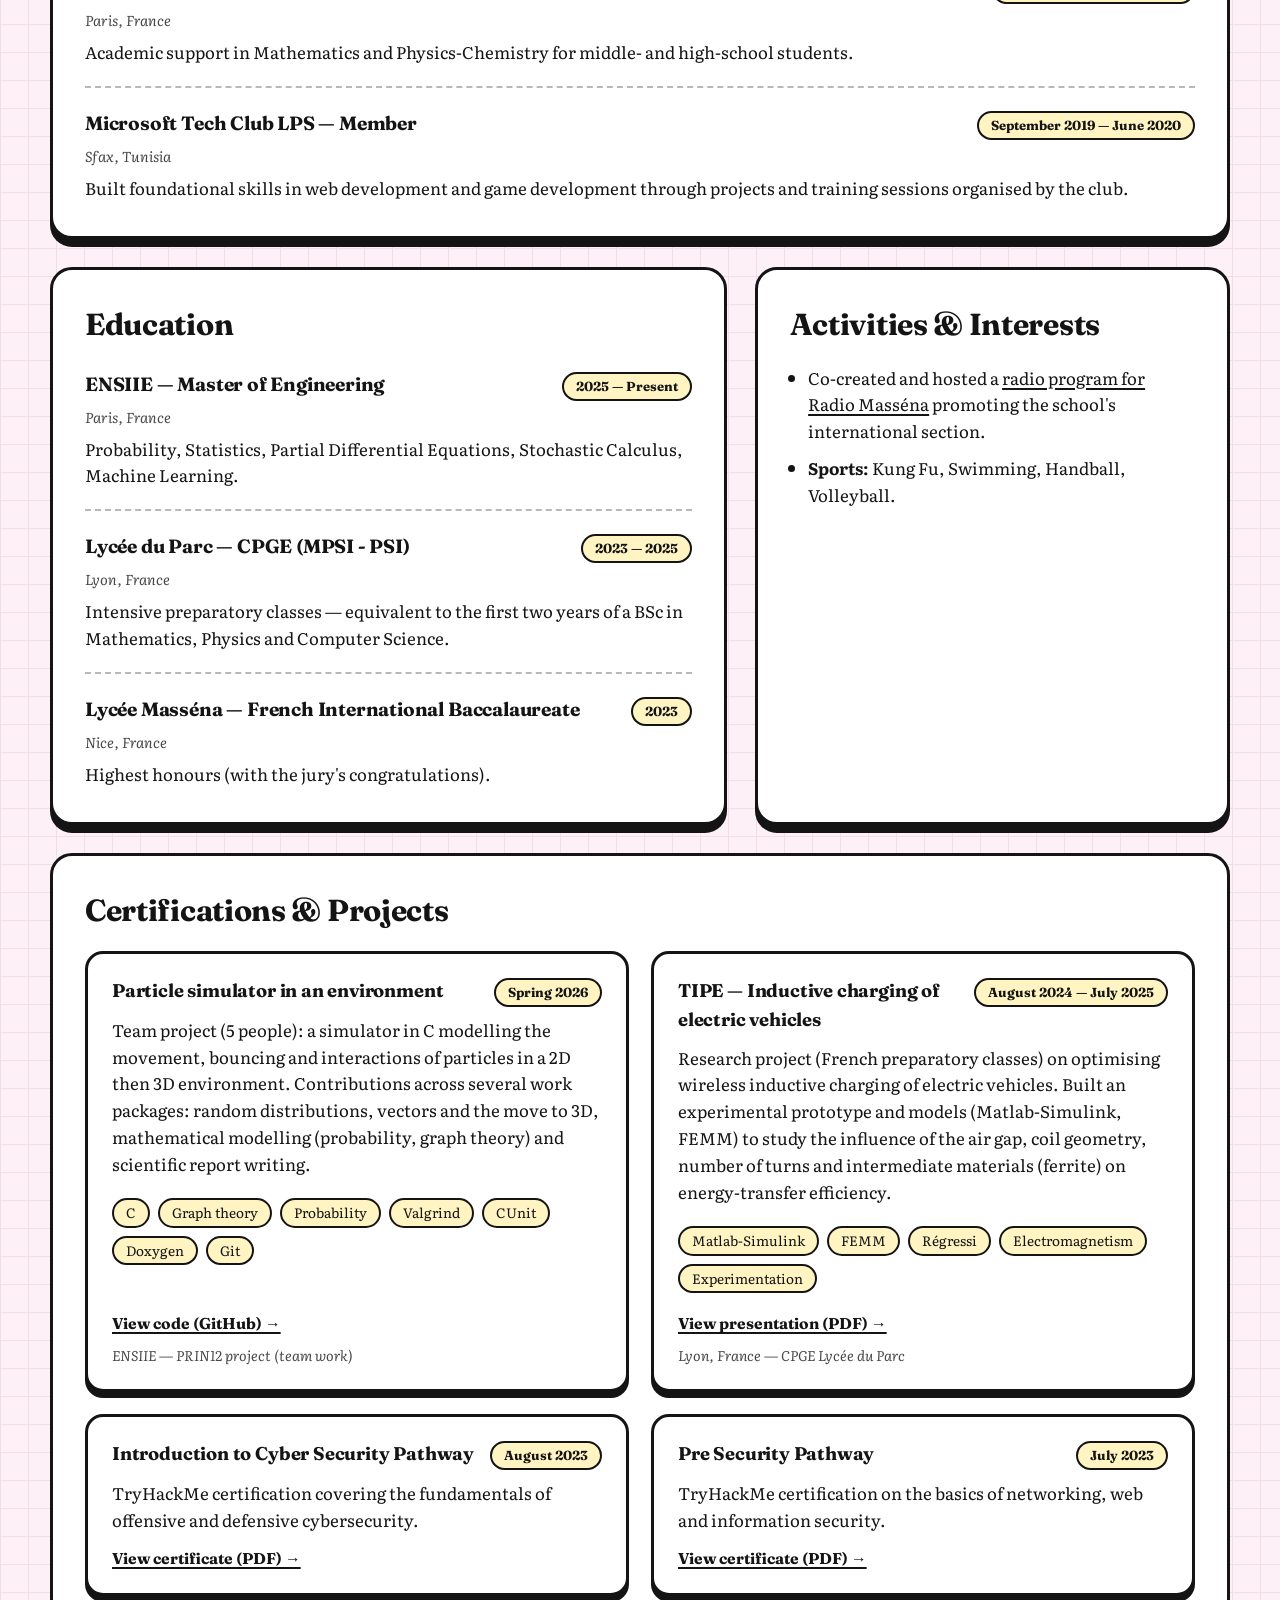
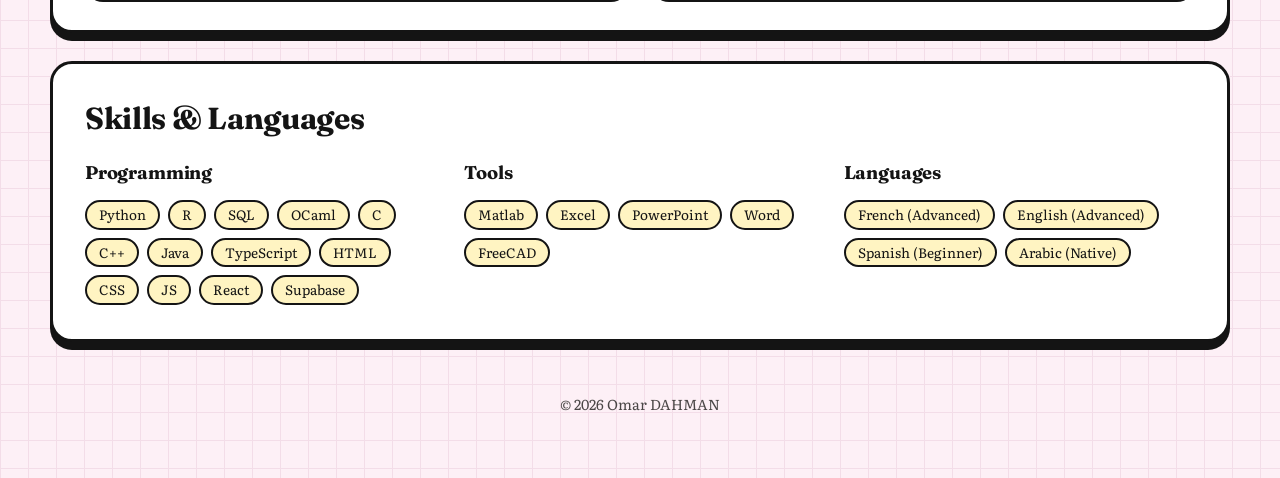
==== commit b7d928a0: "Refonte du design du portfolio et ajout de la soutenance de stage - Nouveau style néo-brutaliste : c" ====
--- a/index-en.html
+++ b/index-en.html
@@ -3,16 +3,19 @@
 <head>
 <meta charset="UTF-8">
 <meta name="viewport" content="width=device-width, initial-scale=1.0">
-<title>Omar Dahman — Portfolio</title>
-<meta name="description" content="Omar Dahman — Engineering student at ENSIIE, Data Science &amp; AI. Portfolio and CV.">
+<title>Omar DAHMAN — Portfolio</title>
+<meta name="description" content="Omar DAHMAN — Engineering student at ENSIIE, Data Science &amp; AI. Portfolio and CV.">
 <link rel="icon" href="data:,">
-<link rel="stylesheet" href="styles.css?v=3">
+<link rel="preconnect" href="https://fonts.googleapis.com">
+<link rel="preconnect" href="https://fonts.gstatic.com" crossorigin>
+<link rel="stylesheet" href="https://fonts.googleapis.com/css2?family=Fraunces:opsz,wght@9..144,500;9..144,700;9..144,900&family=Literata:opsz,wght@7..72,400;7..72,600&display=swap">
+<link rel="stylesheet" href="styles.css?v=4">
 </head>
 <body>
 
 <header class="nav">
   <div class="nav-inner">
-    <a href="#top" class="nav-name">Omar Dahman</a>
+    <a href="#top" class="nav-name"><span class="nav-logo" aria-hidden="true">OD</span>Omar DAHMAN</a>
     <nav class="nav-links">
       <a href="#about">About</a>
       <a href="#experience">Experience</a>
@@ -23,24 +26,50 @@
       <a href="#contact">Contact</a>
     </nav>
     <a href="index.html" class="lang-switch" aria-label="Voir la version française">FR</a>
-    <button class="theme-toggle" id="themeToggle" aria-label="Toggle theme">◐</button>
   </div>
 </header>
 
 <main id="top">
 
-  <section class="hero">
-    <p class="hero-eyebrow">Engineering student · ENSIIE</p>
-    <h1>Omar Dahman</h1>
-    <p class="hero-tagline">Applied Mathematics &amp; Computer Science — Data Science, AI, Computer Vision.</p>
-    <p class="hero-sub">Looking for a 4 month internship starting May 2027.</p>
-    <div class="hero-actions">
-      <a href="assets/CV_Omar_DAHMAN_EN.pdf?v=2" class="btn btn-primary" download>Download CV</a>
-      <a href="#contact" class="btn btn-ghost">Get in touch</a>
-    </div>
-  </section>
-
-  <section id="about" class="section">
+  <section class="hero-row span-12">
+    <div class="hero">
+      <div class="hero-text">
+        <p class="hero-eyebrow">Engineering student · ENSIIE</p>
+        <h1>Omar DAHMAN</h1>
+        <p class="hero-tagline">Applied Mathematics &amp; Computer Science — Data Science, AI, Computer Vision.</p>
+        <p class="hero-sub">Looking for a 4 month internship starting May 2027.</p>
+        <div class="hero-actions">
+          <a href="assets/CV_Omar_DAHMAN_EN.pdf?v=2" class="btn btn-primary" download>Download CV</a>
+          <a href="#contact" class="btn btn-ghost">Get in touch</a>
+        </div>
+      </div>
+      <div class="hero-art" aria-hidden="true">
+        <svg viewBox="0 0 260 240" fill="none" stroke="#141414" stroke-width="4" stroke-linecap="round" stroke-linejoin="round">
+          <circle cx="200" cy="52" r="34" fill="#fff"/>
+          <path d="M186 52h28M200 38v28" />
+          <g transform="rotate(-6 120 140)">
+            <rect x="34" y="70" width="180" height="140" rx="16" fill="#141414"/>
+            <rect x="26" y="62" width="180" height="140" rx="16" fill="#fff"/>
+            <path d="M52 86v94h134" />
+            <path d="M58 168c30-6 46-30 68-48s38-22 52-24" stroke="#e11d74" stroke-width="5"/>
+            <g fill="#141414" stroke="none">
+              <circle cx="72" cy="158" r="5"/><circle cx="88" cy="164" r="5"/><circle cx="98" cy="142" r="5"/>
+              <circle cx="116" cy="134" r="5"/><circle cx="128" cy="112" r="5"/><circle cx="146" cy="118" r="5"/>
+              <circle cx="160" cy="98" r="5"/><circle cx="174" cy="104" r="5"/>
+            </g>
+          </g>
+        </svg>
+      </div>
+    </div>
+    <aside class="stats">
+      <div class="stat"><span class="stat-num">May 2027</span><span class="stat-label">internship · 4 months</span></div>
+      <div class="stat"><span class="stat-num">2nd year</span><span class="stat-label">ENSIIE</span></div>
+      <div class="stat"><span class="stat-num">4</span><span class="stat-label">languages spoken</span></div>
+      <p class="stats-foot">Data Science · AI</p>
+    </aside>
+  </section>
+
+  <section id="about" class="section span-7">
     <h2>About</h2>
     <p>
       Currently a second-year student at <strong>ENSIIE</strong> (Master of Engineering) in applied mathematics, I am
@@ -48,7 +77,21 @@
     </p>
   </section>
 
-  <section id="experience" class="section">
+  <section id="contact" class="section span-5">
+    <h2>Contact</h2>
+    <p>Feel free to reach out for any internship opportunity or question.</p>
+    <div class="contact-links">
+      <a href="mailto:omardahmanemc@gmail.com">omardahmanemc@gmail.com</a>
+      <a href="tel:+33602463345">+33 6 02 46 33 45</a>
+    </div>
+    <div class="socials">
+      <a class="social" href="https://www.linkedin.com/in/omar-dahman-4181222b3/" target="_blank" rel="noopener"><svg viewBox="0 0 24 24" aria-hidden="true"><path d="M20.447 20.452h-3.554v-5.569c0-1.328-.027-3.037-1.852-3.037-1.853 0-2.136 1.445-2.136 2.939v5.667H9.351V9h3.414v1.561h.046c.477-.73 1.637-1.68 3.37-1.68 3.601 0 4.267 2.37 4.267 5.455v6.286zM5.337 7.433c-1.144 0-2.063-.926-2.063-2.065 0-1.138.92-2.063 2.063-2.063 1.14 0 2.064.925 2.064 2.063 0 1.139-.925 2.065-2.064 2.065zm1.782 13.019H3.555V9h3.564v11.452zM22.225 0H1.771C.792 0 0 .774 0 1.729v20.542C0 23.227.792 24 1.771 24h20.451C23.2 24 24 23.227 24 22.271V1.729C24 .774 23.2 0 22.222 0h.003z"/></svg>LinkedIn</a>
+      <a class="social" href="https://github.com/omar-dahman" target="_blank" rel="noopener"><svg viewBox="0 0 24 24" aria-hidden="true"><path d="M12 .297c-6.63 0-12 5.373-12 12 0 5.303 3.438 9.8 8.205 11.385.6.113.82-.258.82-.577 0-.285-.01-1.04-.015-2.04-3.338.724-4.042-1.61-4.042-1.61C4.422 18.07 3.633 17.7 3.633 17.7c-1.087-.744.084-.729.084-.729 1.205.084 1.838 1.236 1.838 1.236 1.07 1.835 2.809 1.305 3.495.998.108-.776.417-1.305.76-1.605-2.665-.3-5.466-1.332-5.466-5.93 0-1.31.465-2.38 1.235-3.22-.135-.303-.54-1.523.105-3.176 0 0 1.005-.322 3.3 1.23.96-.267 1.98-.399 3-.405 1.02.006 2.04.138 3 .405 2.28-1.552 3.285-1.23 3.285-1.23.645 1.653.24 2.873.12 3.176.765.84 1.23 1.91 1.23 3.22 0 4.61-2.805 5.625-5.475 5.92.42.36.81 1.096.81 2.22 0 1.606-.015 2.896-.015 3.286 0 .315.21.69.825.57C20.565 22.092 24 17.592 24 12.297c0-6.627-5.373-12-12-12"/></svg>GitHub</a>
+    </div>
+    <button class="btn btn-yellow copy-btn" type="button" data-copy="omardahmanemc@gmail.com" data-done="Copied!">Copy email</button>
+  </section>
+
+  <section id="experience" class="section span-12">
     <h2>Experience</h2>
     <ul class="timeline">
       <li>
@@ -62,6 +105,7 @@
           <li>Next.js</li><li>React</li><li>TypeScript</li><li>Supabase</li><li>Leaflet</li><li>OpenRouteService</li>
         </ul>
         <a class="card-link" href="assets/Rapport_stage_RT_MOVE_Omar_DAHMAN_EN.pdf?v=2" target="_blank" rel="noopener">View internship report (PDF) →</a>
+        <a class="card-link" href="assets/Soutenance_stage_RT_MOVE_Omar_DAHMAN.pdf" target="_blank" rel="noopener">View the defense slides (PDF, in French) →</a>
       </li>
       <li>
         <div class="timeline-head">
@@ -90,7 +134,7 @@
     </ul>
   </section>
 
-  <section id="education" class="section">
+  <section id="education" class="section span-7">
     <h2>Education</h2>
     <ul class="timeline">
       <li>
@@ -120,7 +164,15 @@
     </ul>
   </section>
 
-  <section id="projects" class="section">
+  <section id="activities" class="section span-5">
+    <h2>Activities &amp; Interests</h2>
+    <ul class="activities-list">
+      <li>Co-created and hosted a <a href="https://www.lycee-massena.fr/vie-de-letablissement/#vie_webradio" target="_blank" rel="noopener">radio program for Radio Masséna</a> promoting the school's international section.</li>
+      <li><strong>Sports:</strong> Kung Fu, Swimming, Handball, Volleyball.</li>
+    </ul>
+  </section>
+
+  <section id="projects" class="section span-12">
     <h2>Certifications &amp; Projects</h2>
     <div class="cards">
       <article class="card">
@@ -166,13 +218,13 @@
     </div>
   </section>
 
-  <section id="skills" class="section">
+  <section id="skills" class="section span-12">
     <h2>Skills &amp; Languages</h2>
     <div class="skills-grid">
       <div class="skill-group">
         <h3>Programming</h3>
         <ul class="tags">
-          <li>Python</li><li>R</li><li>SQL</li><li>OCaml</li><li>C</li><li>Java</li><li>TypeScript</li><li>HTML</li><li>CSS</li><li>JS</li><li>React</li><li>Supabase</li>
+          <li>Python</li><li>R</li><li>SQL</li><li>OCaml</li><li>C</li><li>C++</li><li>Java</li><li>TypeScript</li><li>HTML</li><li>CSS</li><li>JS</li><li>React</li><li>Supabase</li>
         </ul>
       </div>
       <div class="skill-group">
@@ -190,27 +242,10 @@
     </div>
   </section>
 
-  <section id="activities" class="section">
-    <h2>Activities &amp; Interests</h2>
-    <ul class="activities-list">
-      <li>Co-created and hosted a <a href="https://www.lycee-massena.fr/vie-de-letablissement/#vie_webradio" target="_blank" rel="noopener">radio program for Radio Masséna</a> promoting the school's international section.</li>
-      <li><strong>Sports:</strong> Kung Fu, Swimming, Handball, Volleyball.</li>
-    </ul>
-  </section>
-
-  <section id="contact" class="section">
-    <h2>Contact</h2>
-    <p>Feel free to reach out for any internship opportunity or question.</p>
-    <div class="contact-links">
-      <a href="mailto:omardahmanemc@gmail.com">omardahmanemc@gmail.com</a>
-      <a href="tel:+33602463345">+33 6 02 46 33 45</a>
-    </div>
-  </section>
-
 </main>
 
 <footer class="footer">
-  <p>© <span id="year"></span> Omar Dahman</p>
+  <p>© <span id="year"></span> Omar DAHMAN</p>
 </footer>
 
 <script src="script.js"></script>
--- a/styles.css
+++ b/styles.css
@@ -1,201 +1,298 @@
 :root {
-  --bg: #fbfaf8;
+  --bg: #fdf0f6;
+  --grid-line: #f3dde8;
   --surface: #ffffff;
-  --text: #1c1c1a;
-  --text-muted: #5a584f;
-  --border: #e7e4dc;
-  --accent: #8a4a2c;
-  --accent-soft: #f1e6dc;
-  --max-width: 760px;
-  --font-serif: 'Iowan Old Style', 'Palatino Linotype', Palatino, Georgia, serif;
-  --font-sans: -apple-system, BlinkMacSystemFont, 'Segoe UI', Helvetica, Arial, sans-serif;
-}
-
-:root[data-theme="dark"] {
-  --bg: #161513;
-  --surface: #1e1c19;
-  --text: #ede9e1;
-  --text-muted: #a8a396;
-  --border: #322f29;
-  --accent: #d99a6c;
-  --accent-soft: #2b2420;
-}
-
-@media (prefers-color-scheme: dark) {
-  :root:not([data-theme="light"]) {
-    --bg: #161513;
-    --surface: #1e1c19;
-    --text: #ede9e1;
-    --text-muted: #a8a396;
-    --border: #322f29;
-    --accent: #d99a6c;
-    --accent-soft: #2b2420;
-  }
+  --text: #141414;
+  --text-muted: #4a4646;
+  --ink: #141414;          /* bordures + ombres */
+  --accent: #ffc800;       /* jaune */
+  --accent-2: #ffd93b;     /* motif du hero */
+  --accent-text: #141414;
+  --pink: #e11d74;
+  --chip: #fff4c2;
+  --max-width: 1180px;
+  --radius: 22px;
+  --border-w: 3px;
+  --shadow: 0 8px 0 var(--ink);
+  --font-display: 'Fraunces', 'Iowan Old Style', Georgia, serif;
+  --font-body: 'Literata', 'Palatino Linotype', Georgia, serif;
 }
 
 * { box-sizing: border-box; }
 
-html { scroll-behavior: smooth; }
+html { scroll-behavior: smooth; scroll-padding-top: 24px; }
 
 body {
   margin: 0;
-  background: var(--bg);
-  color: var(--text);
-  font-family: var(--font-sans);
+  background-color: var(--bg);
+  background-image:
+    linear-gradient(var(--grid-line) 1px, transparent 1px),
+    linear-gradient(90deg, var(--grid-line) 1px, transparent 1px);
+  background-size: 28px 28px;
+  color: var(--text);
+  font-family: var(--font-body);
+  font-size: 1.05rem;
   line-height: 1.6;
   -webkit-font-smoothing: antialiased;
 }
 
 h1, h2, h3 {
-  font-family: var(--font-serif);
-  font-weight: 600;
+  font-family: var(--font-display);
+  font-weight: 700;
   color: var(--text);
   margin: 0;
-}
-
-a { color: var(--accent); text-decoration: none; }
-a:hover { text-decoration: underline; }
+  letter-spacing: -0.01em;
+}
+
+a { color: var(--text); text-decoration-thickness: 2px; text-underline-offset: 3px; }
+a:hover { color: var(--pink); }
+
+/* Carte « brutaliste » commune */
+.nav-inner,
+.hero,
+.stats,
+.section {
+  background: var(--surface);
+  border: var(--border-w) solid var(--ink);
+  border-radius: var(--radius);
+  box-shadow: var(--shadow);
+}
 
 /* Nav */
 .nav {
-  position: sticky;
-  top: 0;
-  z-index: 10;
-  background: color-mix(in srgb, var(--bg) 88%, transparent);
-  backdrop-filter: blur(8px);
-  border-bottom: 1px solid var(--border);
+  padding: 20px 24px 0;
 }
 
 .nav-inner {
   max-width: var(--max-width);
   margin: 0 auto;
-  padding: 14px 24px;
+  padding: 12px 14px 12px 20px;
   display: flex;
   align-items: center;
-  justify-content: space-between;
   gap: 16px;
 }
 
 .nav-name {
-  font-family: var(--font-serif);
-  font-weight: 600;
-  font-size: 1.05rem;
-  color: var(--text);
-}
-.nav-name:hover { text-decoration: none; color: var(--accent); }
+  display: flex;
+  align-items: center;
+  gap: 12px;
+  font-family: var(--font-display);
+  font-weight: 700;
+  font-size: 1.35rem;
+  color: var(--text);
+  text-decoration: none;
+  white-space: nowrap;
+  margin-right: auto;
+}
+.nav-name:hover { color: var(--text); }
+
+.nav-logo {
+  display: grid;
+  place-items: center;
+  width: 42px;
+  height: 42px;
+  border-radius: 50%;
+  background: var(--accent);
+  color: var(--accent-text);
+  border: var(--border-w) solid var(--ink);
+  font-size: 0.95rem;
+  font-weight: 900;
+}
 
 .nav-links {
   display: flex;
-  gap: 18px;
+  gap: 20px;
   flex-wrap: wrap;
 }
 
 .nav-links a {
-  color: var(--text-muted);
-  font-size: 0.92rem;
-}
-.nav-links a:hover { color: var(--accent); text-decoration: none; }
-
-.theme-toggle {
-  background: none;
-  border: 1px solid var(--border);
-  border-radius: 999px;
-  width: 32px;
-  height: 32px;
-  color: var(--text-muted);
+  font-family: var(--font-display);
+  font-weight: 700;
+  font-size: 1rem;
+  color: var(--text);
+  text-decoration: none;
+}
+.nav-links a:hover { color: var(--pink); }
+
+.lang-switch {
+  display: grid;
+  place-items: center;
+  height: 42px;
+  min-width: 42px;
+  padding: 0 14px;
+  background: var(--surface);
+  color: var(--text);
+  border: var(--border-w) solid var(--ink);
+  border-radius: 999px;
+  box-shadow: 0 4px 0 var(--ink);
+  font-family: var(--font-display);
+  font-weight: 700;
+  font-size: 0.95rem;
+  text-decoration: none;
   cursor: pointer;
-  font-size: 0.95rem;
-  line-height: 1;
   flex-shrink: 0;
-}
-.theme-toggle:hover { color: var(--accent); border-color: var(--accent); }
-
-.lang-switch {
-  border: 1px solid var(--border);
-  border-radius: 999px;
-  padding: 5px 12px;
-  color: var(--text-muted);
-  font-size: 0.8rem;
-  font-weight: 600;
-  letter-spacing: 0.03em;
-  flex-shrink: 0;
-}
-.lang-switch:hover { color: var(--accent); border-color: var(--accent); text-decoration: none; }
-
-/* Layout */
-main { max-width: var(--max-width); margin: 0 auto; padding: 0 24px; }
-
-.section {
-  padding: 56px 0;
-  border-bottom: 1px solid var(--border);
-}
-.section:last-of-type { border-bottom: none; }
+  transition: transform .12s, box-shadow .12s;
+}
+.lang-switch:hover { color: var(--text); transform: translateY(2px); box-shadow: 0 2px 0 var(--ink); }
+
+/* Layout : grille bento */
+main {
+  max-width: calc(var(--max-width) + 48px);
+  margin: 0 auto;
+  padding: 28px 24px 0;
+  display: grid;
+  grid-template-columns: repeat(12, minmax(0, 1fr));
+  gap: 28px;
+  align-items: start;
+}
+
+.span-12 { grid-column: span 12; }
+.span-7  { grid-column: span 7; }
+.span-5  { grid-column: span 5; }
+
+main > .span-7,
+main > .span-5 { align-self: stretch; }
+
+.section { padding: 30px 32px 34px; }
 
 .section h2 {
-  font-size: 1.5rem;
-  margin-bottom: 24px;
-}
+  font-size: 1.9rem;
+  margin-bottom: 16px;
+}
+
+.section > p { margin: 0 0 12px; }
 
 /* Hero */
+.hero-row {
+  display: grid;
+  grid-template-columns: minmax(0, 1fr) 320px;
+  gap: 28px;
+}
+
 .hero {
-  padding: 88px 0 56px;
-}
+  position: relative;
+  overflow: hidden;
+  display: flex;
+  align-items: center;
+  gap: 24px;
+  padding: 40px 32px 44px;
+  background-color: var(--accent);
+  /* motif en zigzag, comme sur la référence */
+  background-image:
+    linear-gradient(135deg, var(--accent-2) 25%, transparent 25%),
+    linear-gradient(225deg, var(--accent-2) 25%, transparent 25%),
+    linear-gradient(315deg, var(--accent-2) 25%, transparent 25%),
+    linear-gradient(45deg, var(--accent-2) 25%, transparent 25%);
+  background-size: 36px 36px;
+  background-position: -18px 0, -18px 0, 0 0, 0 0;
+  color: var(--accent-text);
+}
+
+.hero-text { position: relative; z-index: 1; flex: 1; min-width: 0; }
 
 .hero-eyebrow {
-  color: var(--accent);
-  text-transform: uppercase;
-  letter-spacing: 0.08em;
-  font-size: 0.78rem;
-  font-weight: 600;
-  margin: 0 0 12px;
+  display: inline-block;
+  margin: 0 0 14px;
+  padding: 4px 14px;
+  background: #fff;
+  color: #141414;
+  border: var(--border-w) solid #141414;
+  border-radius: 999px;
+  font-family: var(--font-display);
+  font-weight: 700;
+  font-size: 0.85rem;
 }
 
 .hero h1 {
-  font-size: 2.6rem;
-  margin-bottom: 12px;
+  font-size: clamp(2.8rem, 6.5vw, 5.2rem);
+  font-weight: 900;
+  line-height: 0.95;
+  color: #141414;
+  margin-bottom: 18px;
 }
 
 .hero-tagline {
-  font-size: 1.15rem;
-  color: var(--text);
-  margin: 0 0 6px;
-}
-
-.hero-sub {
-  color: var(--text-muted);
-  margin: 0 0 28px;
-}
-
-.hero-actions { display: flex; gap: 12px; flex-wrap: wrap; }
-
+  font-family: var(--font-display);
+  font-weight: 500;
+  font-size: 1.3rem;
+  line-height: 1.35;
+  color: #141414;
+  margin: 0 0 8px;
+}
+
+.hero-sub { color: #2b2620; margin: 0 0 26px; }
+
+.hero-art { flex: 0 0 auto; width: clamp(180px, 26%, 260px); }
+.hero-art svg { display: block; width: 100%; height: auto; }
+
+.hero-actions { display: flex; gap: 14px; flex-wrap: wrap; }
+
+/* Boutons */
 .btn {
   display: inline-block;
-  padding: 10px 20px;
-  border-radius: 6px;
-  font-size: 0.92rem;
-  font-weight: 500;
-  border: 1px solid transparent;
-}
-.btn:hover { text-decoration: none; }
-
-.btn-primary {
-  background: var(--accent);
-  color: #fff;
-}
-.btn-primary:hover { opacity: 0.9; }
-
-.btn-ghost {
-  border-color: var(--border);
-  color: var(--text);
-}
-.btn-ghost:hover { border-color: var(--accent); color: var(--accent); }
-
-/* Timeline / experience & education */
+  padding: 10px 22px;
+  border: var(--border-w) solid #141414;
+  border-radius: 999px;
+  box-shadow: 0 5px 0 #141414;
+  font-family: var(--font-display);
+  font-weight: 700;
+  font-size: 1rem;
+  text-decoration: none;
+  cursor: pointer;
+  transition: transform .12s, box-shadow .12s;
+}
+.btn:hover { transform: translateY(3px); box-shadow: 0 2px 0 #141414; }
+.btn:active { transform: translateY(5px); box-shadow: none; }
+
+.btn-primary { background: #141414; color: #fff; }
+.btn-primary:hover { color: #fff; }
+
+.btn-ghost,
+.btn-ghost:hover { background: #fff; color: #141414; }
+
+.btn-yellow,
+.btn-yellow:hover { background: var(--accent); color: #141414; }
+
+/* Stats */
+.stats {
+  display: flex;
+  flex-direction: column;
+  justify-content: center;
+  align-items: center;
+  gap: 18px;
+  padding: 28px 20px;
+  text-align: center;
+}
+
+.stat { display: flex; flex-direction: column; align-items: center; gap: 6px; }
+
+.stat-num {
+  font-family: var(--font-display);
+  font-weight: 900;
+  font-size: 2.6rem;
+  line-height: 1;
+}
+
+.stat-label {
+  padding: 3px 16px;
+  border: var(--border-w) solid var(--ink);
+  border-radius: 999px;
+  box-shadow: 0 4px 0 var(--ink);
+  font-family: var(--font-display);
+  font-weight: 700;
+  font-size: 0.95rem;
+}
+
+.stats-foot { margin: 4px 0 0; color: var(--text-muted); font-size: 0.9rem; }
+
+/* Timeline */
 .timeline { list-style: none; margin: 0; padding: 0; }
-.timeline li { margin-bottom: 28px; }
-.timeline li:last-child { margin-bottom: 0; }
-
-.timeline-head {
+.timeline > li { padding: 20px 0; border-top: 2px dashed color-mix(in srgb, var(--ink) 30%, transparent); }
+.timeline > li:first-child { padding-top: 4px; border-top: none; }
+.timeline > li:last-child { padding-bottom: 0; }
+
+.timeline-head,
+.card-head {
   display: flex;
   justify-content: space-between;
   align-items: baseline;
@@ -203,108 +300,147 @@
   flex-wrap: wrap;
 }
 
-.timeline-head h3 { font-size: 1.05rem; }
+.timeline-head h3 { font-size: 1.2rem; }
 
 .timeline-date {
-  color: var(--text-muted);
-  font-size: 0.85rem;
+  padding: 2px 12px;
+  background: var(--chip);
+  border: 2px solid var(--ink);
+  border-radius: 999px;
+  font-family: var(--font-display);
+  font-weight: 700;
+  font-size: 0.82rem;
   white-space: nowrap;
 }
 
 .timeline-loc {
   color: var(--text-muted);
+  font-size: 0.9rem;
+  font-style: italic;
+  margin: 4px 0 8px;
+}
+
+.timeline p:not(.timeline-loc) { margin: 6px 0 0; }
+
+/* Cartes projets */
+.cards {
+  display: grid;
+  grid-template-columns: repeat(2, minmax(0, 1fr));
+  gap: 22px;
+}
+
+.card {
+  display: flex;
+  flex-direction: column;
+  background: var(--surface);
+  border: var(--border-w) solid var(--ink);
+  border-radius: 18px;
+  box-shadow: 0 6px 0 var(--ink);
+  padding: 22px 24px;
+  transition: transform .15s, box-shadow .15s;
+}
+.card:hover { transform: translateY(-3px); box-shadow: 0 9px 0 var(--ink); }
+
+.card-head { margin-bottom: 10px; }
+.card-head h3 { font-size: 1.15rem; flex: 1 1 220px; }
+
+.card p { margin: 0 0 6px; }
+.card-loc { color: var(--text-muted); font-size: 0.88rem; font-style: italic; margin: 8px 0 0 !important; }
+
+.card-tech,
+.tags { list-style: none; padding: 0; display: flex; flex-wrap: wrap; gap: 8px; }
+.card-tech { margin: 14px 0 12px; }
+.tags { margin: 0; }
+
+.card-tech li,
+.tags li {
+  background: var(--chip);
+  border: 2px solid var(--ink);
+  border-radius: 999px;
+  padding: 2px 12px;
   font-size: 0.85rem;
-  font-style: italic;
-  margin: 2px 0 8px;
-}
-
-.timeline p:not(.timeline-loc) { margin: 6px 0 0; color: var(--text); }
-
-/* Cards (projects) */
-.cards { display: flex; flex-direction: column; gap: 20px; }
-
-.card {
-  background: var(--surface);
-  border: 1px solid var(--border);
-  border-radius: 10px;
-  padding: 20px 22px;
-}
-
-.card-head {
-  display: flex;
-  justify-content: space-between;
-  align-items: baseline;
-  gap: 12px;
-  flex-wrap: wrap;
-  margin-bottom: 8px;
-}
-
-.card-head h3 { font-size: 1rem; }
-
-.card p { margin: 0 0 6px; }
-.card-loc { color: var(--text-muted); font-size: 0.85rem; font-style: italic; margin: 0 !important; }
-
-.card-tech { list-style: none; margin: 12px 0 10px; padding: 0; display: flex; flex-wrap: wrap; align-items: flex-start; align-content: flex-start; gap: 6px; }
-.card-tech li {
-  background: var(--accent-soft);
-  color: var(--text);
-  border-radius: 999px;
-  padding: 3px 10px;
-  font-size: 0.78rem;
-}
-
-.card-link { font-size: 0.88rem; font-weight: 500; display: inline-block; margin-top: 4px; }
-
-/* Skills */
+}
+
+.card-link {
+  align-self: flex-start;
+  margin-top: auto;
+  padding-top: 6px;
+  font-family: var(--font-display);
+  font-weight: 700;
+  font-size: 0.98rem;
+}
+.timeline .card-link { display: inline-block; margin: 4px 22px 0 0; }
+
+/* Compétences */
 .skills-grid {
   display: grid;
-  grid-template-columns: repeat(auto-fit, minmax(180px, 1fr));
+  grid-template-columns: repeat(auto-fit, minmax(240px, 1fr));
   gap: 28px;
 }
 
-.skill-group h3 {
-  font-size: 0.95rem;
-  color: var(--text-muted);
-  text-transform: uppercase;
-  letter-spacing: 0.05em;
-  margin-bottom: 12px;
-}
-
-.tags { list-style: none; margin: 0; padding: 0; display: flex; flex-wrap: wrap; gap: 8px; }
-
-.tags li {
-  background: var(--accent-soft);
-  color: var(--text);
-  border-radius: 999px;
-  padding: 5px 12px;
-  font-size: 0.85rem;
-}
-
-/* Activities */
+.skill-group h3 { font-size: 1.15rem; margin-bottom: 12px; }
+
+/* Activités */
 .activities-list { margin: 0; padding-left: 1.1em; }
-.activities-list li { margin-bottom: 8px; color: var(--text); }
+.activities-list li { margin-bottom: 10px; }
 .activities-list li:last-child { margin-bottom: 0; }
 
 /* Contact */
 .contact-links {
   display: flex;
-  gap: 24px;
-  flex-wrap: wrap;
-  margin-top: 8px;
-  font-size: 1.05rem;
-}
+  flex-direction: column;
+  gap: 4px;
+  margin: 4px 0 18px;
+  font-family: var(--font-display);
+  font-weight: 700;
+  font-size: 1.1rem;
+}
+
+.socials { display: flex; flex-wrap: wrap; gap: 12px; margin: 0 0 22px; }
+
+.social {
+  display: inline-flex;
+  align-items: center;
+  gap: 8px;
+  padding: 7px 16px 7px 12px;
+  background: var(--surface);
+  color: var(--text);
+  border: var(--border-w) solid var(--ink);
+  border-radius: 999px;
+  box-shadow: 0 4px 0 var(--ink);
+  font-family: var(--font-display);
+  font-weight: 700;
+  text-decoration: none;
+  transition: transform .12s, box-shadow .12s;
+}
+.social:hover { color: var(--text); transform: translateY(2px); box-shadow: 0 2px 0 var(--ink); }
+.social svg { width: 20px; height: 20px; fill: currentColor; }
 
 /* Footer */
 .footer {
   max-width: var(--max-width);
   margin: 0 auto;
-  padding: 32px 24px 56px;
+  padding: 36px 24px 48px;
   color: var(--text-muted);
-  font-size: 0.85rem;
-}
-
-@media (max-width: 640px) {
+  font-size: 0.9rem;
+  text-align: center;
+}
+
+@media (max-width: 1000px) {
   .nav-links { display: none; }
-  .hero { padding: 56px 0 40px; }
-  .hero h1 { font-size: 2rem; }
-}
+  .hero-row { grid-template-columns: 1fr; }
+  .stats { flex-direction: row; flex-wrap: wrap; justify-content: space-around; }
+  .stats-foot { flex-basis: 100%; }
+  .span-7, .span-5 { grid-column: span 12; }
+}
+
+@media (max-width: 680px) {
+  .nav { padding: 12px 16px 0; }
+  main { padding: 20px 16px 0; gap: 22px; }
+  .hero { flex-direction: column; align-items: flex-start; padding: 28px 22px 32px; }
+  .hero-art { width: 150px; align-self: flex-end; margin-top: -8px; }
+  .section { padding: 24px 20px 28px; }
+  .section h2 { font-size: 1.6rem; }
+  .cards { grid-template-columns: 1fr; }
+  .stat-num { font-size: 2rem; }
+}
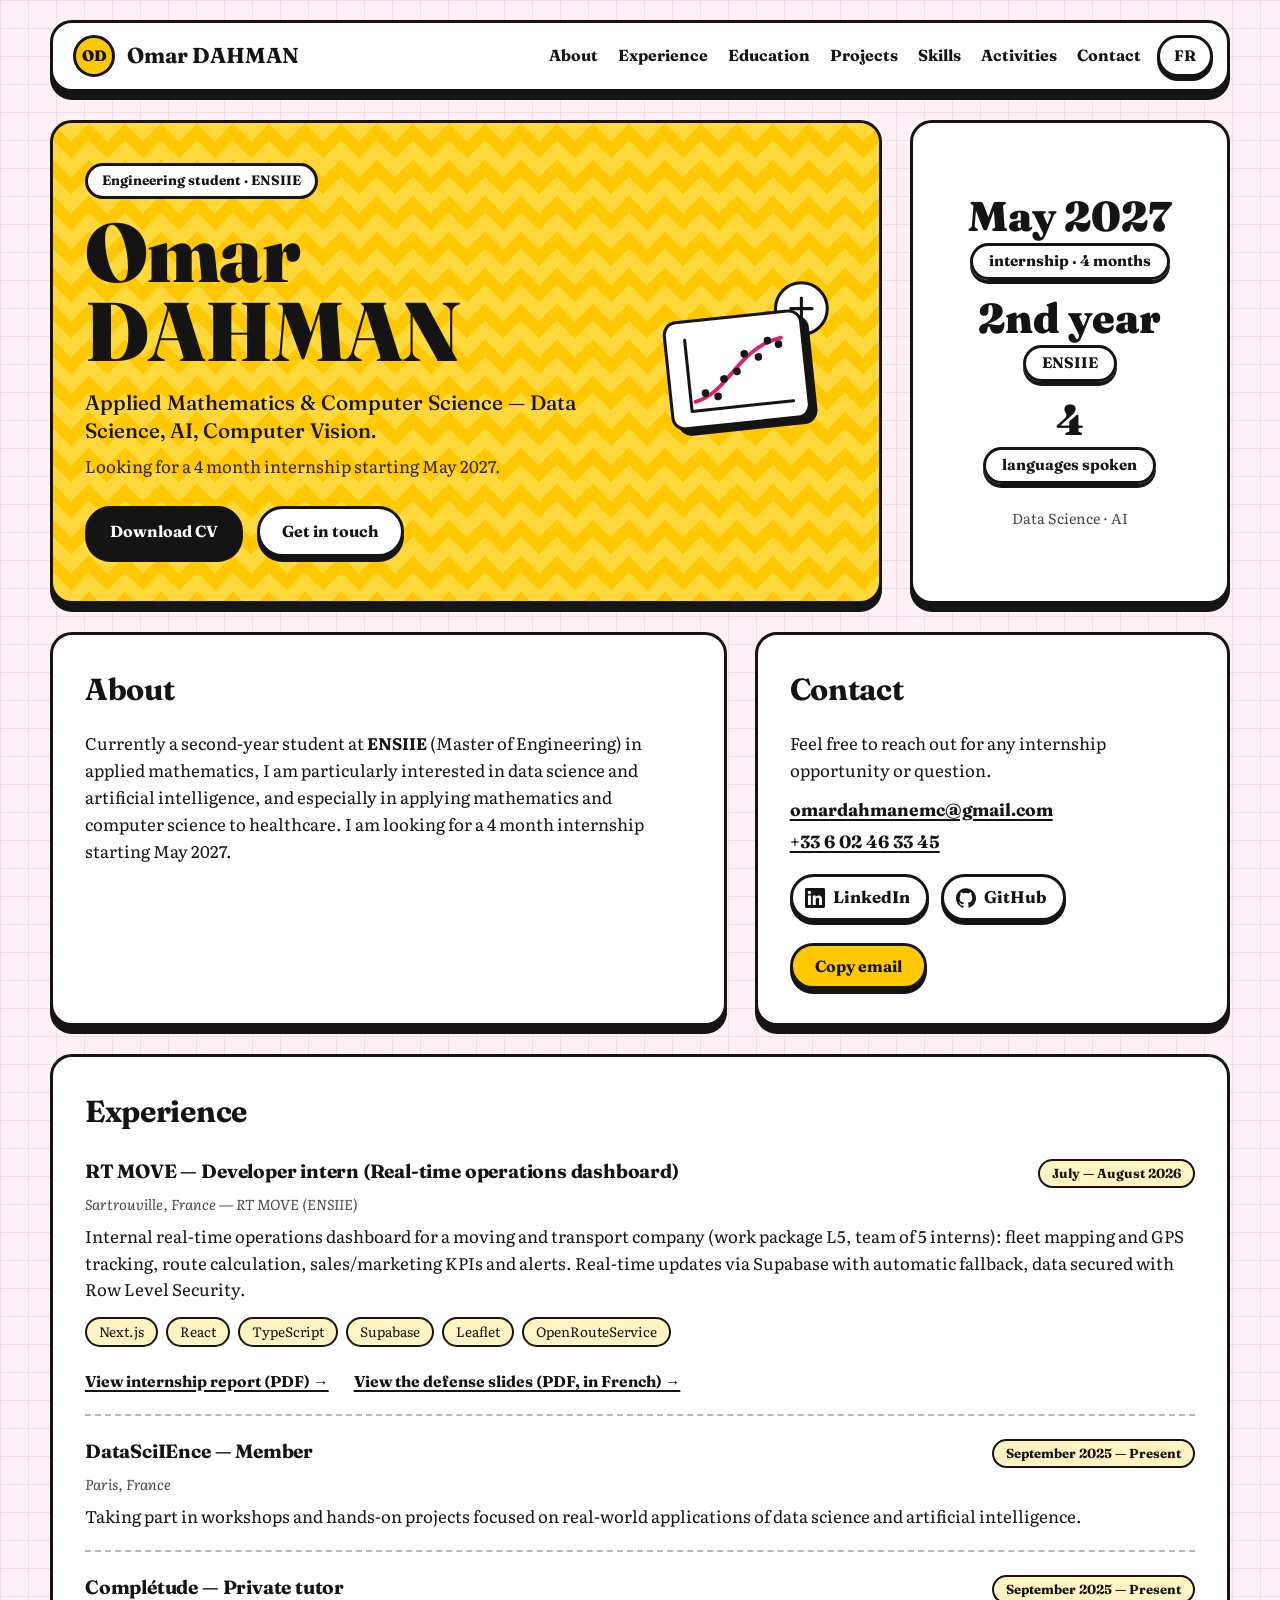
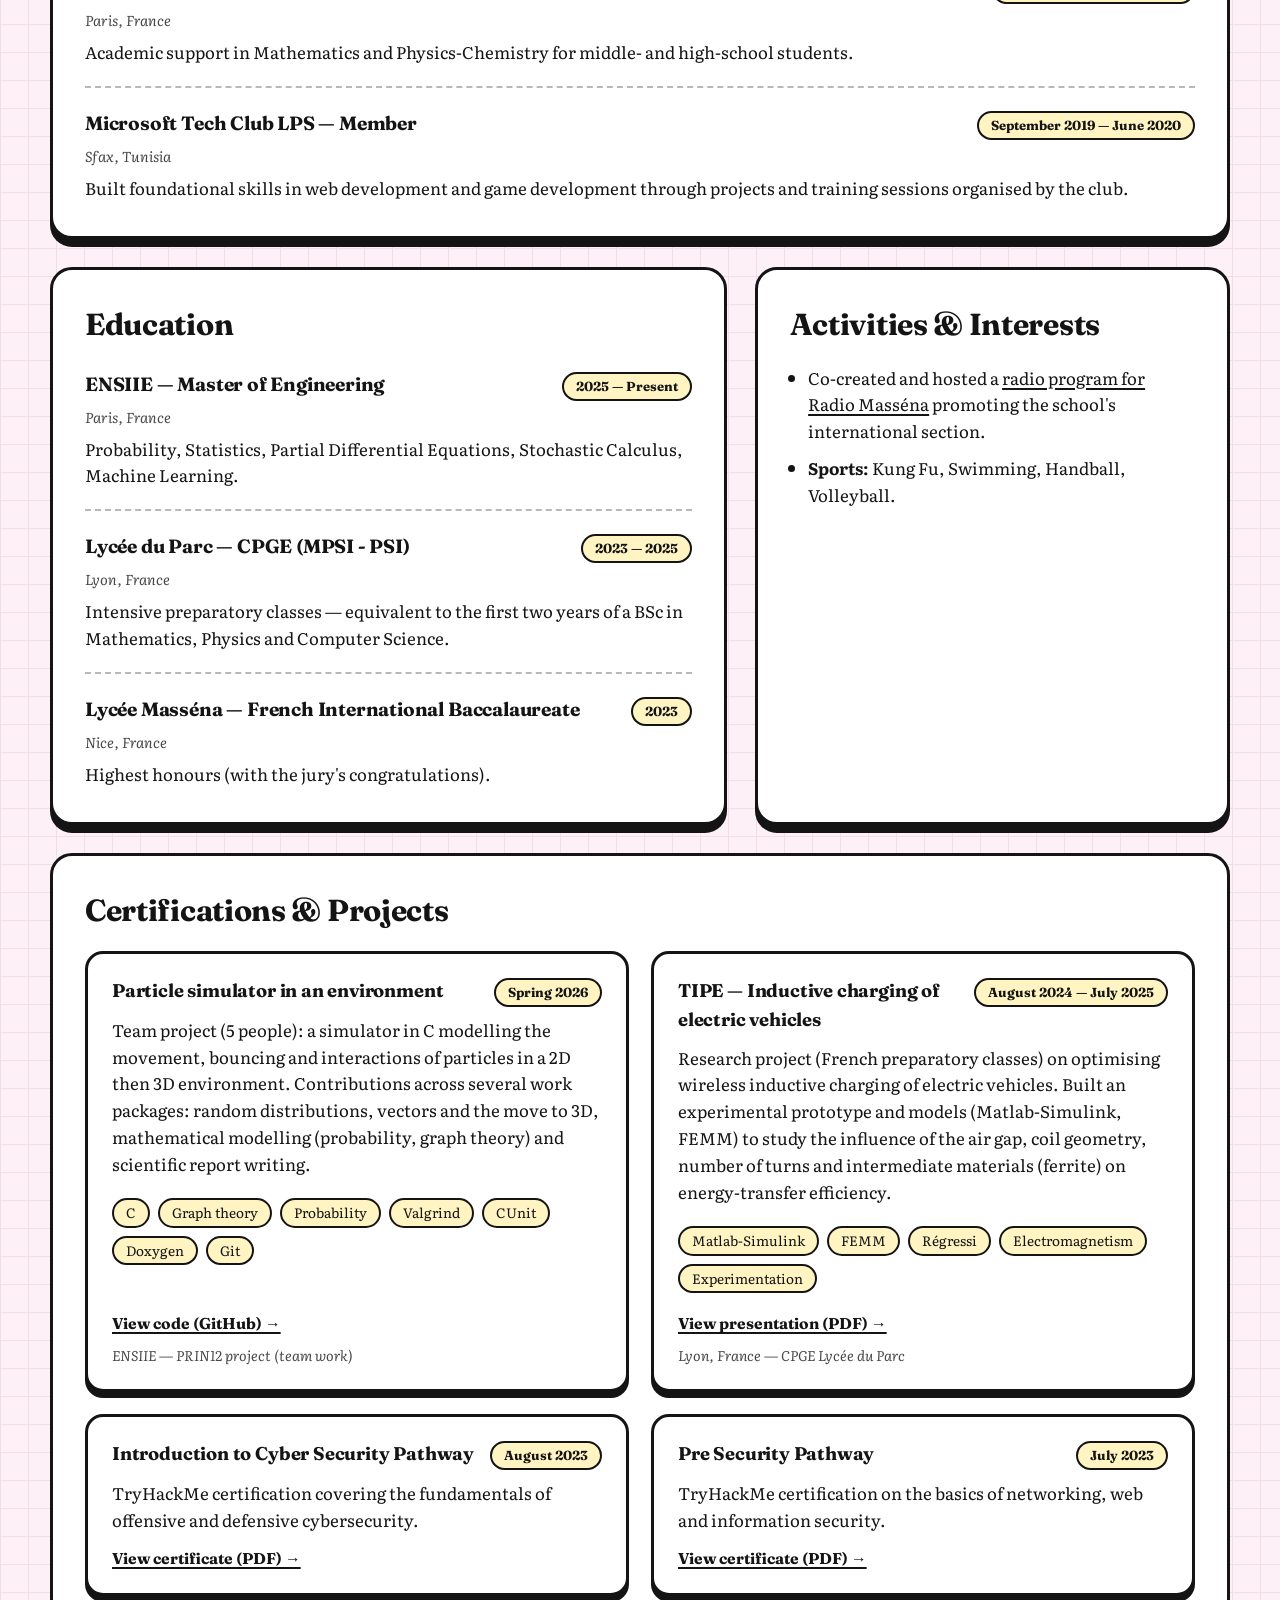
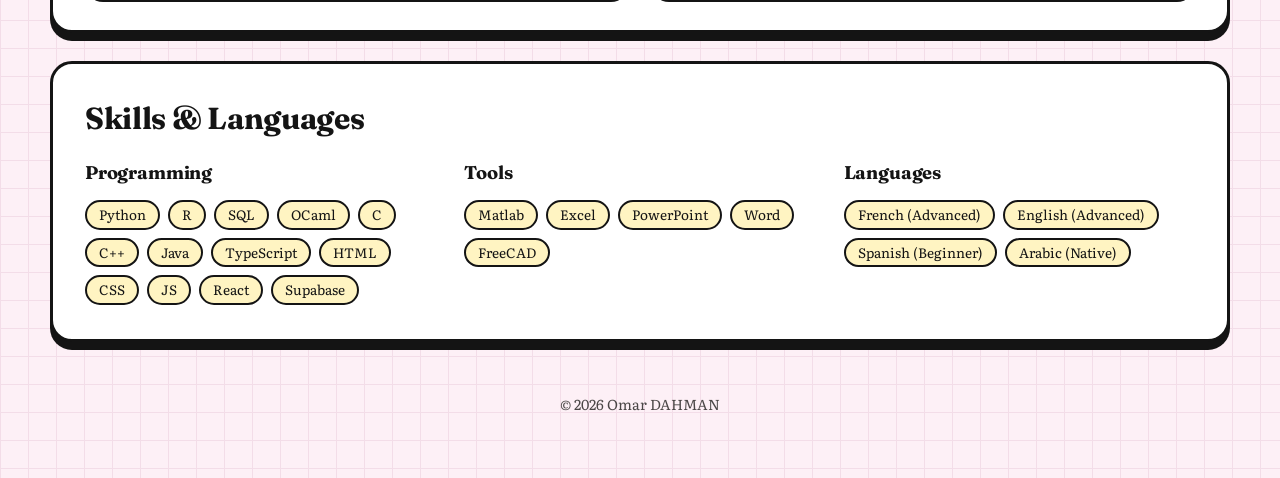
==== commit 8b5fd4f2: "Ajoute l'intérêt pour les maths et l'informatique appliquées à la santé Co-Authored-By: Claude Opus " ====
--- a/index-en.html
+++ b/index-en.html
@@ -73,7 +73,7 @@
     <h2>About</h2>
     <p>
       Currently a second-year student at <strong>ENSIIE</strong> (Master of Engineering) in applied mathematics, I am
-      particularly interested in data science and artificial intelligence. I am looking for a 4 month internship starting May 2027.
+      particularly interested in data science and artificial intelligence, and especially in applying mathematics and computer science to healthcare. I am looking for a 4 month internship starting May 2027.
     </p>
   </section>
 
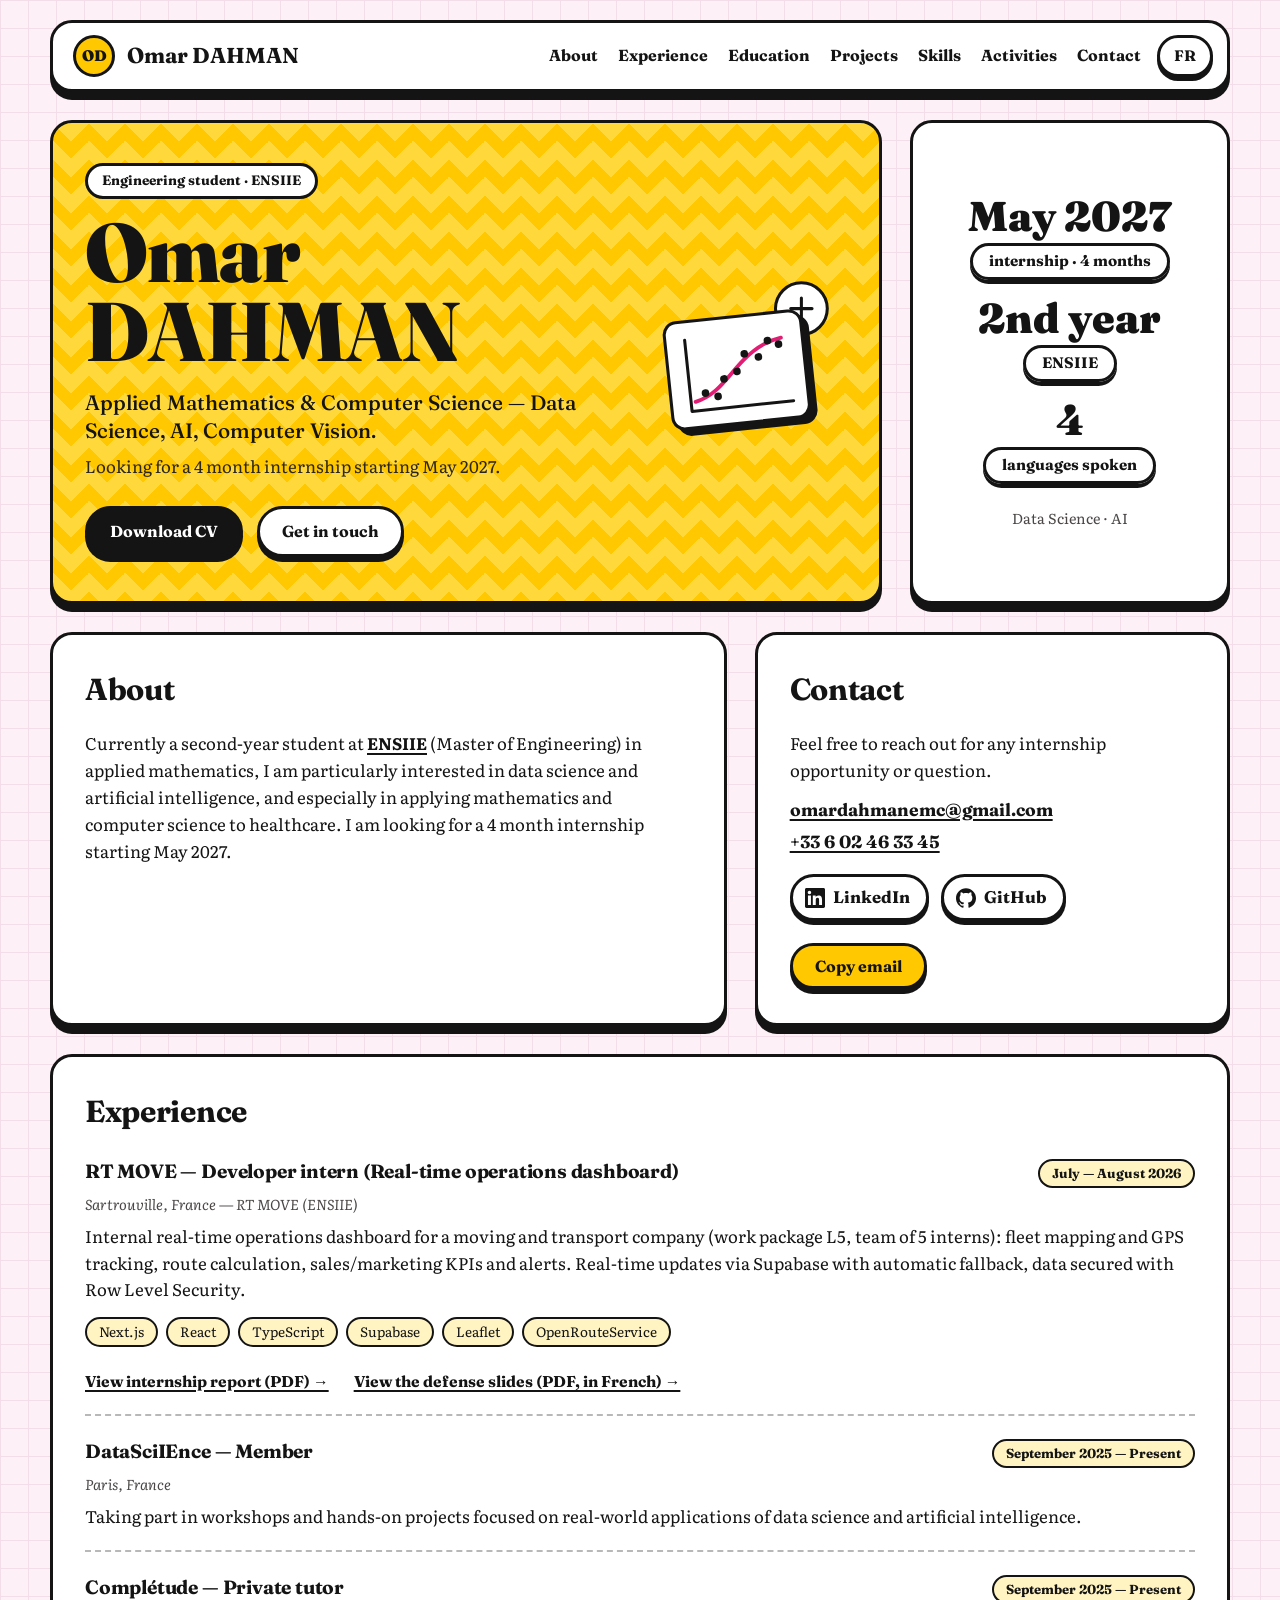
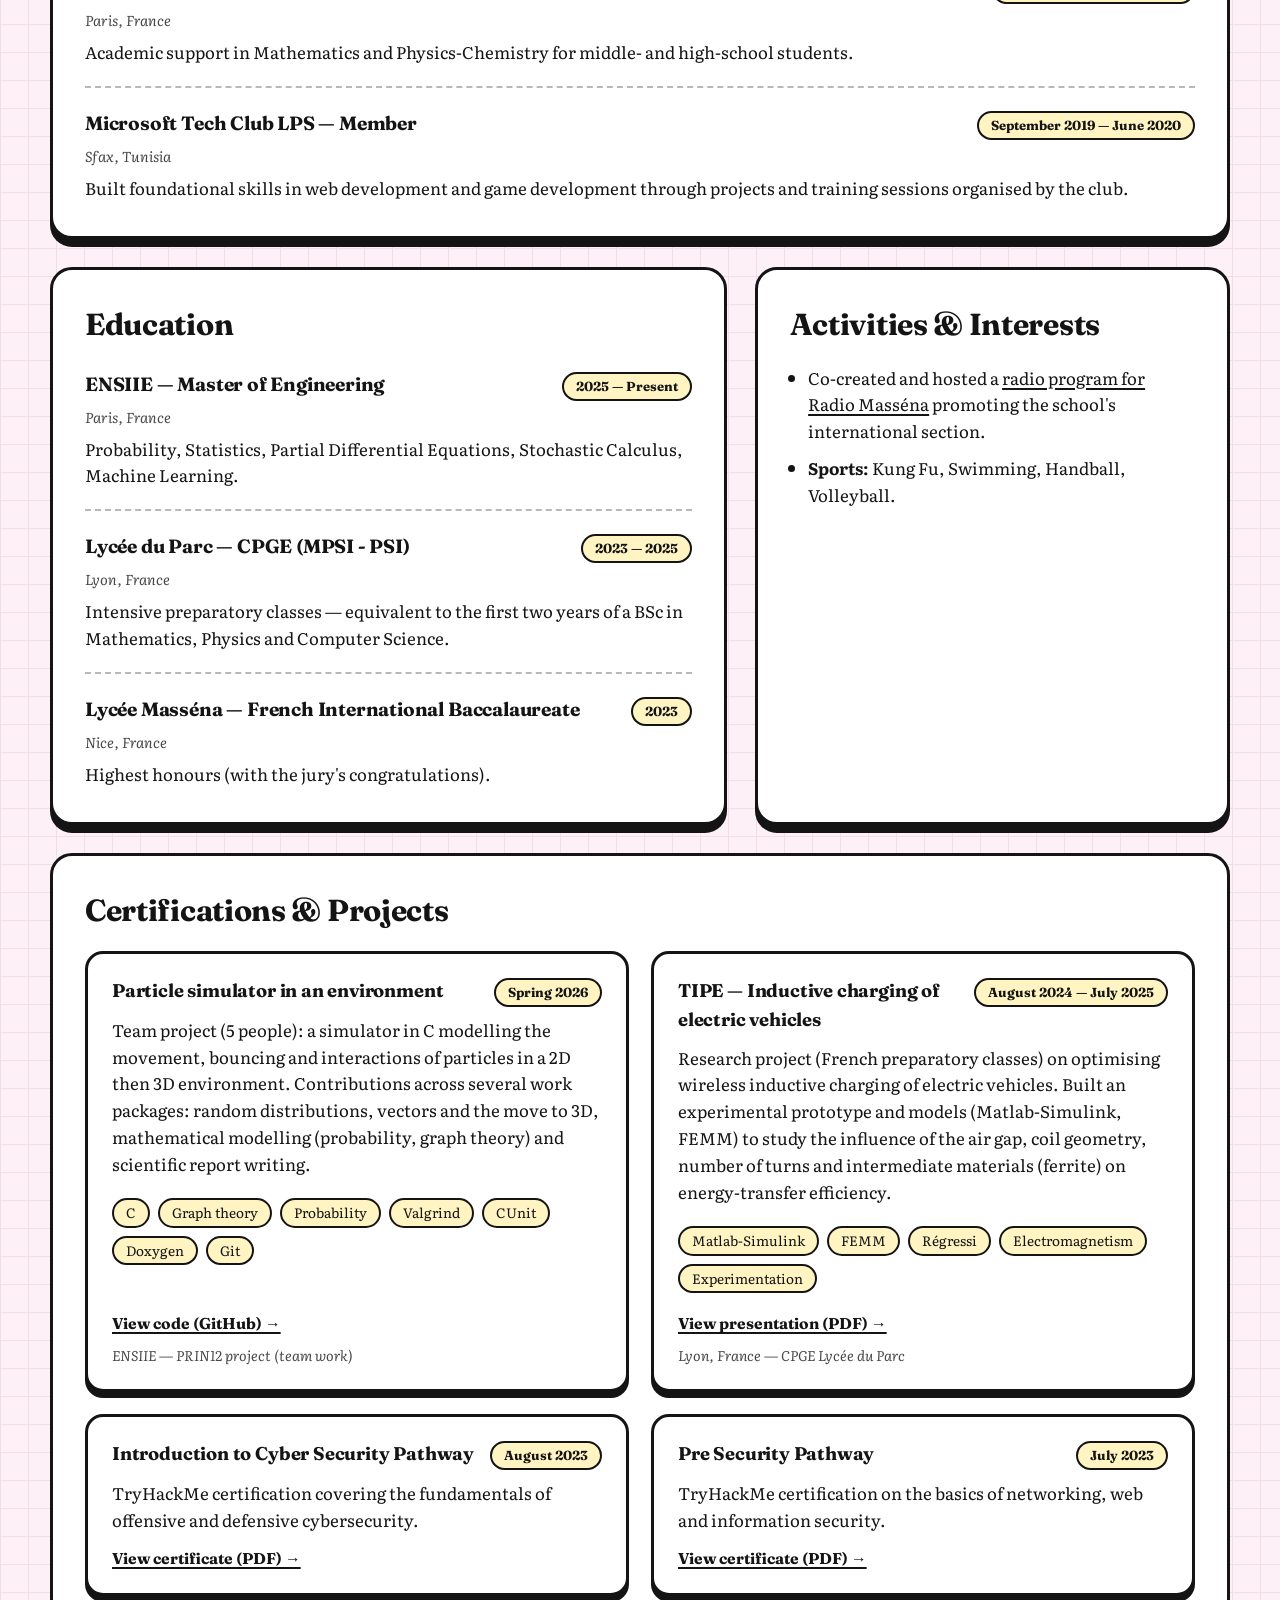
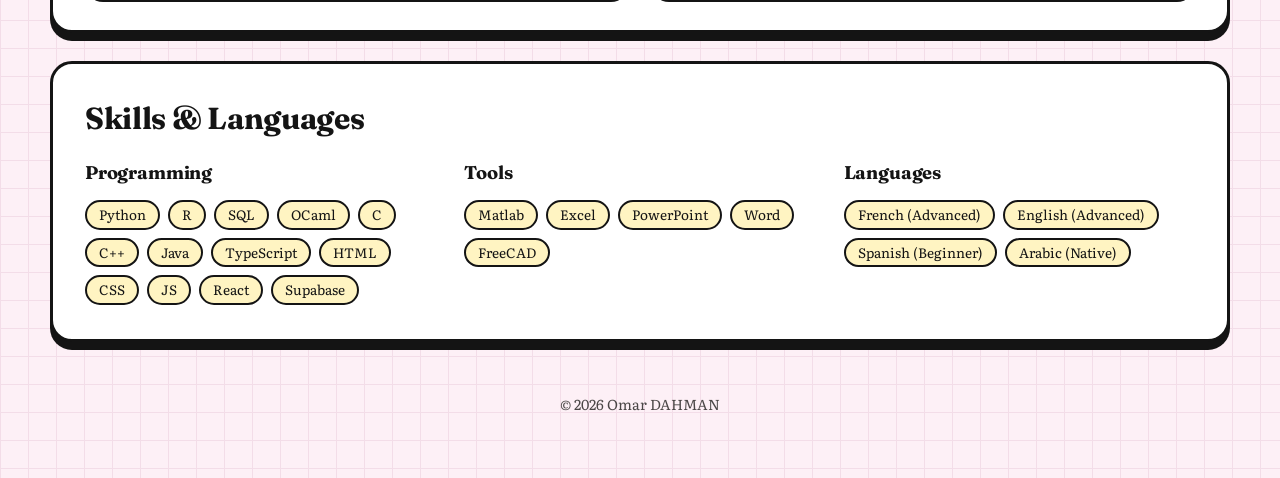
==== commit 3f9b42d3: "Ajoute le lien vers le site de l'ENSIIE dans À propos Co-Authored-By: Claude Opus 5.5 <noreply@anthr" ====
--- a/index-en.html
+++ b/index-en.html
@@ -72,7 +72,7 @@
   <section id="about" class="section span-7">
     <h2>About</h2>
     <p>
-      Currently a second-year student at <strong>ENSIIE</strong> (Master of Engineering) in applied mathematics, I am
+      Currently a second-year student at <a href="https://www.ensiie.fr/" target="_blank" rel="noopener"><strong>ENSIIE</strong></a> (Master of Engineering) in applied mathematics, I am
       particularly interested in data science and artificial intelligence, and especially in applying mathematics and computer science to healthcare. I am looking for a 4 month internship starting May 2027.
     </p>
   </section>
